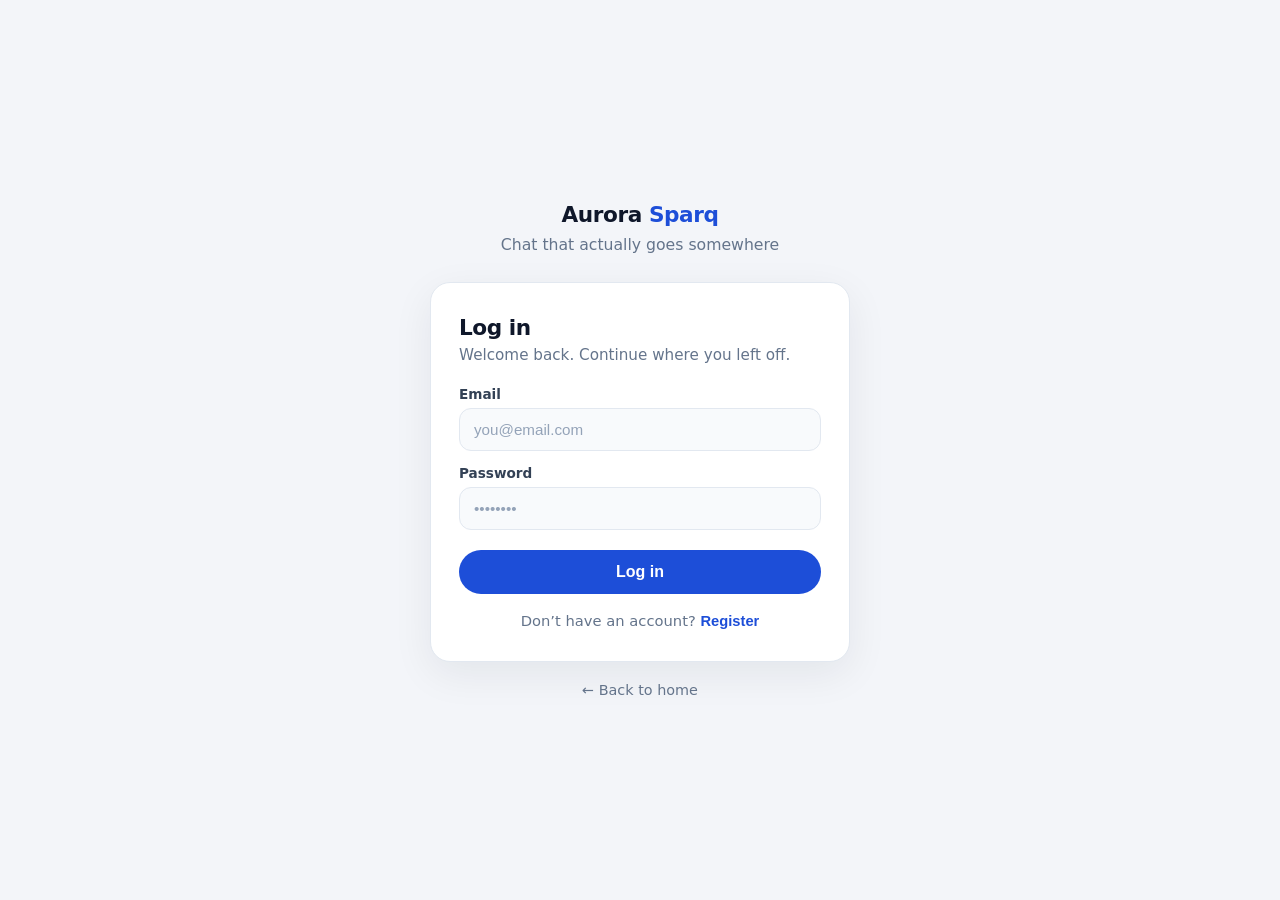
==== static/chat.html @ 9041ec42 "Update pricing details in chat.html" ====
<!DOCTYPE html>
<html lang="en">
<head>
    <meta charset="UTF-8" />
    <meta name="viewport" content="width=device-width, initial-scale=1.0" />
    <title>Aurora Sparq • Isabella</title>

    <link rel="stylesheet" href="/static/css/shared.css">
    <link rel="stylesheet" href="/static/css/chat.css">

    <script src="/static/js/payments.js" defer></script>
    <script src="/static/js/auth.js?v=2" defer></script>
</head>
<body>
    <!-- Auth Screen -->
    <div id="auth-screen">
        <div class="auth-brand">
            <a href="/">Aurora <span>Sparq</span></a>
            <p>Chat that actually goes somewhere</p>
        </div>
        <div class="auth-card">
            <div id="auth-error" class="auth-error"></div>

            <div id="login-form">
                <h2>Log in</h2>
                <p class="auth-sub">Welcome back. Continue where you left off.</p>
                <label for="login-email">Email</label>
                <input id="login-email" type="email" autocomplete="email" placeholder="you@email.com" />
                <label for="login-password">Password</label>
                <input id="login-password" type="password" autocomplete="current-password" placeholder="••••••••" />
                <button type="button" class="btn-auth" onclick="login()">Log in</button>
                <div class="auth-switch">
                    Don’t have an account?
                    <button type="button" onclick="showRegister()">Register</button>
                </div>
            </div>

            <div id="register-form" style="display:none;">
                <h2>Create account</h2>
                <p class="auth-sub">Register to start chatting.</p>
                <label for="reg-name">Name</label>
                <input id="reg-name" type="text" autocomplete="name" placeholder="Your name" />
                <label for="reg-email">Email</label>
                <input id="reg-email" type="email" autocomplete="email" placeholder="you@email.com" />
                <label for="reg-password">Password</label>
                <input id="reg-password" type="password" autocomplete="new-password" placeholder="••••••••" />
                <button type="button" class="btn-auth" onclick="register()">Create account</button>
                <div class="auth-switch">
                    Already have an account?
                    <button type="button" onclick="showLogin()">Log in</button>
                </div>
            </div>
        </div>
        <a class="auth-back" href="/">← Back to home</a>
    </div>

    <!-- Post-register Premium offer -->
    <div id="post-register-offer" class="offer-screen" style="display:none;">
        <div class="offer-brand">
            <a href="/">Aurora <span>Sparq</span></a>
            <p>Chat that actually goes somewhere</p>
        </div>
        <div class="offer-card">
            <h2>Welcome, <span id="offer-name">there</span>!</h2>
            <p class="offer-sub">Want the full experience with Isabella?</p>
            <div class="offer-box">
                <div class="offer-box-title">Premium includes</div>
                <ul>
                    <li>Unlimited messages</li>
                    <li>Voice notes</li>
                    <li>Stronger memory &amp; longer conversations</li>
                    <li>Priority access as more people join</li>
                </ul>
            </div>
            <button type="button" class="btn-offer-primary" onclick="upgradePlan('premium_monthly')">
                Upgrade to Premium — $4.99/mo
            </button>
            <button type="button" class="btn-offer-secondary" onclick="continueWithFree()">
                No thanks, continue with Free
            </button>
        </div>
        <a class="auth-back" href="/">← Back to home</a>
    </div>

    <!-- Account created -->
    <div id="account-created" class="offer-screen" style="display:none;">
        <div class="offer-brand">
            <a href="/">Aurora <span>Sparq</span></a>
            <p>Chat that actually goes somewhere</p>
        </div>
        <div class="offer-card" style="text-align:center;">
            <div class="success-icon" aria-hidden="true">✓</div>
            <h2 style="margin-top:8px;">Account created</h2>
            <p class="offer-sub" style="margin-bottom:24px;">
                You’re all set<span id="created-name-suffix"></span>.
            </p>
            <button type="button" class="btn-offer-primary" onclick="goToChatAfterRegister()">
                Start chatting
            </button>
        </div>
        <a class="auth-back" href="/">← Back to home</a>
    </div>

    <!-- Chat Screen -->
    <div id="chat-wrapper">
        <div class="header">
            <div class="avatar"></div>
            <div class="header-info">
                <div class="header-name">Isabella</div>
                <div class="header-status"><span class="status-dot"></span> Online · Queens, NY</div>
            </div>
            <div class="header-actions">
                <div id="user-info"></div>
                <div id="usage-counter"></div>
                <div id="subscription-status" style="display:none;" onclick="showPricingModal()">
                    <span id="current-tier"></span>
                </div>
                <button id="upgrade-btn" class="btn-upgrade" onclick="showPricingModal()">Upgrade</button>
                <a href="/" id="home-btn" class="btn-home">Home</a>
            </div>
        </div>

        <div id="messages"></div>

        <div id="typing-container" style="display:none;">
            <div class="typing-indicator">
                <div class="typing-dot"></div>
                <div class="typing-dot"></div>
                <div class="typing-dot"></div>
                <span>Isabella is typing...</span>
            </div>
        </div>

        <div class="input-area">
            <input id="user-input" placeholder="Message Isabella..." autocomplete="off" />
            <button id="send-btn">➤</button>
        </div>
    </div>

    <!-- Pricing Modal -->
    <div id="pricing-modal">
        <div class="pricing-card">
            <h2>Choose your plan</h2>
            <p class="pricing-sub">Unlock the full conversation with Isabella.</p>
            <div class="pricing-plan">
                <div class="pricing-plan-name">Premium</div>
                <div class="pricing-plan-price">$4.99<span>/mo</span></div>
                <ul>
                    <li>Unlimited messages</li>
                    <li>Voice notes</li>
                    <li>Stronger memory</li>
                    <li>Better long conversations</li>
                </ul>
                <button type="button" class="btn-offer-primary" onclick="upgradePlan('premium_monthly')">
                    Upgrade to Premium
                </button>
            </div>
            <button type="button" class="btn-offer-secondary" onclick="hidePricingModal()">
                Maybe later
            </button>
        </div>
    </div>

    <!-- Daily free-limit upgrade modal -->
    <div id="limit-modal" class="limit-modal" style="display:none;" aria-hidden="true">
      <div class="limit-modal-backdrop" onclick="hideLimitModal()"></div>
      <div class="limit-modal-card" role="dialog" aria-labelledby="limit-title">
        <button type="button" class="limit-modal-close" onclick="hideLimitModal()" aria-label="Close">×</button>
    
        <div class="limit-modal-emoji">💬</div>
        <h2 id="limit-title">You’ve used today’s free messages</h2>
        <p class="limit-modal-sub">
          Isabella’s free plan includes <strong>5 messages per day</strong>.
          Upgrade to keep the conversation going now — or come back tomorrow.
        </p>
    
        <div class="limit-perks">
          <div class="limit-perks-title">Premium unlocks</div>
          <ul>
            <li>Unlimited messages</li>
            <li>Voice notes from Isabella</li>
            <li>Stronger memory &amp; longer conversations</li>
            <li>Deeper, more open replies</li>
          </ul>
        </div>
    
        <button type="button" class="limit-btn-primary" onclick="upgradeFromLimitModal()">
          Upgrade to Premium — $4.99/mo
        </button>
        <button type="button" class="limit-btn-secondary" onclick="hideLimitModal()">
          Wait until tomorrow
        </button>
      </div>
    </div>

    <script>
        let token = localStorage.getItem('token');
        let currentUser = null;
        let convoId = null;

        window.token = token;
        window.currentUser = currentUser;

        const messagesContainer = document.getElementById('messages');
        const typingContainer = document.getElementById('typing-container');
        const input = document.getElementById('user-input');
        const sendBtn = document.getElementById('send-btn');
        const authScreen = document.getElementById('auth-screen');
        const chatWrapper = document.getElementById('chat-wrapper');
        const userInfo = document.getElementById('user-info');

        let pendingMessages = [];
        let debounceTimer = null;
        let readingTimer = null;
        let isProcessingQueue = false;
        let phase = 'idle'; // idle | waiting | reading | processing
        let dailyLimitReached = false;

        const READING_DELAY_MS = 5000;
        const TYPING_DELAY_MS = 1800;
        const BETWEEN_BUBBLES_MS = 1200;
        const USER_DONE_MS = 1800;
        const BETWEEN_VOICE_MS = 600;

        function getToken() {
            return localStorage.getItem('token') || window.token || token || '';
        }

        function getCurrentUser() {
            if (currentUser && currentUser.id) return currentUser;
            if (window.currentUser && window.currentUser.id) return window.currentUser;
            try {
                return JSON.parse(localStorage.getItem('user') || '{}');
            } catch {
                return {};
            }
        }

        // ==================== AVAILABILITY ====================
        function isIsabellaAvailable() {
            return true;
        }

        function updateAvailability() {
            const offlineMessage = document.getElementById('offline-message');
            if (offlineMessage) offlineMessage.style.display = 'none';
            if (chatWrapper) chatWrapper.style.opacity = '1';

            const user = getCurrentUser();
            const tier = (user.subscription_tier || 'free').toLowerCase();
            const blocked = dailyLimitReached && tier !== 'premium';

            if (input) input.disabled = blocked;
            if (sendBtn) sendBtn.disabled = blocked;
        }

        function setChatLocked(locked) {
            dailyLimitReached = locked;
            if (input) input.disabled = locked;
            if (sendBtn) sendBtn.disabled = locked;
        }

        // ==================== AUTH HELPERS ====================
        async function authFetch(url, options = {}) {
            const authToken = getToken();
            const res = await fetch(url, {
                ...options,
                headers: {
                    ...(options.headers || {}),
                    'Authorization': `Bearer ${authToken}`
                }
            });

            if (res.status === 401) {
                localStorage.removeItem('token');
                localStorage.removeItem('user');
                localStorage.removeItem('convo_id');
                window.token = null;
                window.currentUser = null;
                token = null;
                currentUser = null;
                alert('Your session has expired. Please log in again.');
                window.location.reload();
                return null;
            }
            return res;
        }

        async function refreshUserData() {
            const authToken = getToken();
            if (!authToken) return;

            try {
                const res = await authFetch('/auth/me');
                if (!res) return;

                const freshUser = await res.json();
                currentUser = freshUser;
                window.currentUser = freshUser;
                localStorage.setItem('user', JSON.stringify(freshUser));

                if (freshUser && freshUser.id) {
                    convoId = `user_${freshUser.id}`;
                    localStorage.setItem('convo_id', convoId);
                }

                if (userInfo) {
                    userInfo.textContent = `Hi, ${freshUser.full_name || freshUser.email || 'User'}`;
                }

                const tier = (freshUser.subscription_tier || 'free').toLowerCase();
                if (tier === 'premium') {
                    setChatLocked(false);
                    hideLimitModal();
                }

                updateSubscriptionDisplay();
                await updateUsageCounter();
                console.log('✅ User data refreshed - Tier:', freshUser.subscription_tier);
            } catch (e) {
                console.error('Failed to refresh user data', e);
            }
        }

        function logout() {
            localStorage.removeItem('token');
            localStorage.removeItem('user');
            localStorage.removeItem('convo_id');
            window.token = null;
            window.currentUser = null;
            window.location.reload();
        }

        // ==================== CHAT CORE ====================
        function parseVoiceContent(content) {
            if (!content || !content.startsWith('[voice_note]|')) return null;
            const parts = content.split('|');
            if (parts.length < 2) return null;
            return {
                url: parts[1].trim(),
                label: (parts[2] || 'Voice note').trim()
            };
        }

        async function loadUserHistory() {
            const authToken = getToken();
            const user = getCurrentUser();
            if (!authToken || !user || !user.id) return;

            currentUser = user;
            window.currentUser = user;
            convoId = `user_${user.id}`;
            localStorage.setItem('convo_id', convoId);

            try {
                const res = await authFetch('/api/history');
                if (!res) return;

                const data = await res.json();
                messagesContainer.innerHTML = '';

                if (data.messages && data.messages.length > 0) {
                    data.messages.forEach(m => {
                        const content = (m.content || '').trim();
                        if (!content) return;

                        const voice = parseVoiceContent(content);
                        if (voice && m.role === 'assistant') {
                            addVoiceMessageOnly(voice.url, voice.label);
                            return;
                        }

                        if (m.role === 'assistant' && content.toLowerCase().startsWith('[voice note]')) {
                            return;
                        }

                        const type = m.role === 'user' ? 'sent' : 'received';
                        addMessage(content, type);
                    });
                }
                scrollToBottom();
            } catch (e) {
                console.error('Failed to load history', e);
            }
        }

        function addMessage(text, type) {
            const content = (text || '').trim();
            if (!content) return;
            const div = document.createElement('div');
            div.className = `message ${type}`;
            div.textContent = content;
            messagesContainer.appendChild(div);
            scrollToBottom();
        }

        function scrollToBottom() {
            messagesContainer.scrollTop = messagesContainer.scrollHeight;
        }

        function showTyping() {
            typingContainer.innerHTML = `
                <div class="typing-indicator">
                    <div class="typing-dot"></div>
                    <div class="typing-dot"></div>
                    <div class="typing-dot"></div>
                    <span>Isabella is typing...</span>
                </div>
            `;
            typingContainer.style.display = 'block';
            scrollToBottom();
        }

        function hideTyping() {
            typingContainer.style.display = 'none';
            typingContainer.innerHTML = '';
        }

        function sleep(ms) {
            return new Promise(resolve => setTimeout(resolve, ms));
        }

        function addVoiceMessageOnly(voiceUrl, label = 'Voice note') {
            if (!voiceUrl) return;

            const div = document.createElement('div');
            div.className = 'message received voice-card';

            const audio = new Audio(voiceUrl);
            audio.preload = 'metadata';
            let playing = false;

            div.innerHTML = `
                <div class="voice-top">
                    <span class="voice-icon">🎙️</span>
                    <span class="voice-label">${label}</span>
                    <span class="voice-time">0:00</span>
                </div>
                <div class="voice-row">
                    <button type="button" class="voice-play" aria-label="Play">▶</button>
                    <div class="voice-track"><div class="voice-fill"></div></div>
                </div>
            `;

            const playBtn = div.querySelector('.voice-play');
            const fill = div.querySelector('.voice-fill');
            const timeEl = div.querySelector('.voice-time');

            function fmt(s) {
                if (!isFinite(s)) return '0:00';
                const m = Math.floor(s / 60);
                const sec = Math.floor(s % 60);
                return m + ':' + String(sec).padStart(2, '0');
            }

            playBtn.addEventListener('click', () => {
                if (playing) {
                    audio.pause();
                } else {
                    document.querySelectorAll('.voice-card audio').forEach(a => {
                        if (a !== audio) a.pause();
                    });
                    audio.play().catch(() => {});
                }
            });

            audio.addEventListener('play', () => {
                playing = true;
                playBtn.textContent = '❚❚';
            });
            audio.addEventListener('pause', () => {
                playing = false;
                playBtn.textContent = '▶';
            });
            audio.addEventListener('ended', () => {
                playing = false;
                playBtn.textContent = '▶';
                fill.style.width = '0%';
            });
            audio.addEventListener('timeupdate', () => {
                if (audio.duration) {
                    fill.style.width = (100 * audio.currentTime / audio.duration) + '%';
                    timeEl.textContent = fmt(audio.currentTime);
                }
            });
            audio.addEventListener('loadedmetadata', () => {
                timeEl.textContent = fmt(audio.duration);
            });

            audio.style.display = 'none';
            div.appendChild(audio);
            messagesContainer.appendChild(div);
            scrollToBottom();
        }

        function getVoiceUrlsFromResponse(data) {
            if (!data) return [];
            if (Array.isArray(data.voice_notes) && data.voice_notes.length > 0) {
                return data.voice_notes.filter(Boolean);
            }
            if (data.voice_message && data.voice_message.voice_url) {
                return [data.voice_message.voice_url];
            }
            if (data.voice_url) {
                return [data.voice_url];
            }
            return [];
        }

        async function playVoiceNotes(urls) {
            for (let i = 0; i < urls.length; i++) {
                if (i > 0) await sleep(BETWEEN_VOICE_MS);
                addVoiceMessageOnly(urls[i]);
            }
        }

        // ==================== LIMIT MODAL ====================
        function showLimitModal() {
            const modal = document.getElementById('limit-modal');
            if (!modal) return;
            modal.style.display = 'flex';
            modal.setAttribute('aria-hidden', 'false');
        }

        function hideLimitModal() {
            const modal = document.getElementById('limit-modal');
            if (!modal) return;
            modal.style.display = 'none';
            modal.setAttribute('aria-hidden', 'true');
        }

        function upgradeFromLimitModal() {
            hideLimitModal();
            if (typeof upgradePlan === 'function') {
                upgradePlan('premium_monthly');
            } else if (typeof showPricingModal === 'function') {
                showPricingModal();
            }
        }

        function isLimitResponse(data) {
            if (!data) return false;
            if (data.limit_reached === true) return true;
            const replies = data.replies || [];
            const text = replies.join(' ').toLowerCase();
            return text.includes('daily free') ||
                   text.includes('message limit') ||
                   text.includes('free limit') ||
                   text.includes("today's free");
        }

        // ==================== MESSAGE QUEUE ====================
        function cancelReading() {
            if (readingTimer) {
                clearTimeout(readingTimer);
                readingTimer = null;
            }
            if (phase === 'reading') phase = 'waiting';
        }

        function sendMessage() {
            const user = getCurrentUser();
            const tier = (user.subscription_tier || 'free').toLowerCase();

            if (dailyLimitReached && tier !== 'premium') {
                showLimitModal();
                return;
            }

            const msg = input.value.trim();
            if (!msg) return;
            if (phase === 'processing') return;

            cancelReading();
            addMessage(msg, 'sent');
            input.value = '';
            pendingMessages.push(msg);
            phase = 'waiting';

            if (debounceTimer) clearTimeout(debounceTimer);
            debounceTimer = setTimeout(() => startReadingPhase(), USER_DONE_MS);
        }

        function startReadingPhase() {
            if (pendingMessages.length === 0) {
                phase = 'idle';
                return;
            }
            if (phase === 'processing') return;

            phase = 'reading';
            readingTimer = setTimeout(() => {
                readingTimer = null;
                if (phase === 'reading' && pendingMessages.length > 0) {
                    processMessageQueue();
                }
            }, READING_DELAY_MS);
        }

        async function processMessageQueue() {
            if (isProcessingQueue || pendingMessages.length === 0) return;

            isProcessingQueue = true;
            phase = 'processing';

            const messagesToSend = [...pendingMessages];
            pendingMessages = [];
            const combinedMessage = messagesToSend.join('\n');

            const authToken = getToken();
            const user = getCurrentUser();
            if (!convoId && user && user.id) {
                convoId = `user_${user.id}`;
            }

            showTyping();
            await sleep(TYPING_DELAY_MS);

            try {
                const res = await fetch('/api/reply', {
                    method: 'POST',
                    headers: {
                        'Content-Type': 'application/json',
                        'Authorization': `Bearer ${authToken}`
                    },
                    body: JSON.stringify({
                        convo_id: convoId,
                        message: combinedMessage
                    })
                });

                const data = await res.json();
                hideTyping();

                if (data.replies && Array.isArray(data.replies)) {
                    const cleanReplies = data.replies
                        .map(b => (b || '').trim())
                        .filter(b => b.length > 0);

                    for (let i = 0; i < cleanReplies.length; i++) {
                        if (i > 0) {
                            showTyping();
                            await sleep(BETWEEN_BUBBLES_MS);
                            hideTyping();
                        }
                        addMessage(cleanReplies[i], 'received');
                    }
                }

                const voiceUrls = getVoiceUrlsFromResponse(data);
                if (voiceUrls.length > 0) {
                    await playVoiceNotes(voiceUrls);
                }

                if (isLimitResponse(data)) {
                    setChatLocked(true);
                    await updateUsageCounter();
                    await sleep(600);
                    showLimitModal();
                }
            } catch (err) {
                console.error('Send error:', err);
                hideTyping();
            } finally {
                isProcessingQueue = false;
                phase = 'idle';
                await updateUsageCounter();

                if (pendingMessages.length > 0 && !dailyLimitReached) {
                    phase = 'waiting';
                    if (debounceTimer) clearTimeout(debounceTimer);
                    debounceTimer = setTimeout(() => startReadingPhase(), USER_DONE_MS);
                }
            }
        }

        // ==================== USAGE / TIER ====================
        function updateSubscriptionDisplay() {
            const user = getCurrentUser();
            if (!user) return;

            currentUser = user;
            window.currentUser = user;

            const statusEl = document.getElementById('subscription-status');
            const tierEl = document.getElementById('current-tier');
            const upgradeBtn =
                document.getElementById('upgrade-btn') ||
                document.querySelector('.btn-upgrade');

            const tier = (user.subscription_tier || 'free').toLowerCase();

            if (tier === 'premium') {
                if (tierEl) tierEl.textContent = 'PREMIUM PLAN';
                if (statusEl) statusEl.style.display = 'block';
                if (upgradeBtn) upgradeBtn.style.display = 'none';
                setChatLocked(false);
            } else {
                if (statusEl) statusEl.style.display = 'none';
                if (upgradeBtn) upgradeBtn.style.display = '';
            }
        }

        async function updateUsageCounter() {
            const counterEl = document.getElementById('usage-counter');
            const user = getCurrentUser();
            const authToken = getToken();
            if (!counterEl || !user || !authToken) return;

            try {
                const res = await authFetch('/api/usage');
                if (!res) return;
                if (!res.ok) {
                    counterEl.innerHTML = '—';
                    return;
                }

                const data = await res.json();
                const tier = (user.subscription_tier || 'free').toLowerCase();

                if (tier === 'premium') {
                    counterEl.innerHTML = 'Unlimited ✨';
                    counterEl.style.background = 'rgba(0, 200, 100, 0.15)';
                    counterEl.style.border = '1px solid #00c864';
                    setChatLocked(false);
                } else {
                    const remaining = Math.max(0, 10 - (data.daily_count || 0));
                    counterEl.innerHTML = `${remaining} / 10 today`;

                    if (remaining < 5) {
                        counterEl.style.background = 'rgba(255, 100, 100, 0.2)';
                        counterEl.style.border = '1px solid #ff6464';
                    } else {
                        counterEl.style.background = 'rgba(195,0,255,0.15)';
                        counterEl.style.border = '1px solid var(--accent)';
                    }

                    if (remaining <= 0) {
                        setChatLocked(true);
                    }
                }
            } catch (e) {
                counterEl.innerHTML = '—';
            }
        }

        // ==================== INIT ====================
        window.addEventListener('load', () => {
            token = getToken();
            window.token = token;

            if (token) {
                currentUser = getCurrentUser();
                window.currentUser = currentUser;

                if (authScreen) authScreen.style.display = 'none';
                if (chatWrapper) {
                    chatWrapper.classList.add('visible');
                    chatWrapper.style.display = 'flex';
                }

                if (userInfo) {
                    userInfo.textContent = `Hi, ${currentUser.full_name || currentUser.email || 'User'}`;
                }

                if (currentUser && currentUser.id) {
                    convoId = `user_${currentUser.id}`;
                    localStorage.setItem('convo_id', convoId);
                }

                const params = new URLSearchParams(window.location.search);
                const fromUpgrade =
                    params.get('upgraded') === '1' ||
                    params.get('success') === 'true' ||
                    params.has('session_id');

                updateSubscriptionDisplay();
                updateUsageCounter();
                loadUserHistory();

                refreshUserData().then(() => {
                    if (fromUpgrade) {
                        setChatLocked(false);
                        hideLimitModal();
                        updateSubscriptionDisplay();
                        updateUsageCounter();
                    }
                }).catch(() => {});

                if (fromUpgrade) {
                    window.history.replaceState({}, '', '/chat');
                }
            }

            updateAvailability();
        });

        // ==================== EVENTS ====================
        if (input) {
            input.addEventListener('keypress', function (e) {
                if (e.key === 'Enter') {
                    e.preventDefault();
                    sendMessage();
                }
            });
            input.addEventListener('input', function () {
                if (phase === 'reading') {
                    cancelReading();
                    phase = 'waiting';
                }
            });
        }

        if (sendBtn) {
            sendBtn.addEventListener('click', sendMessage);
        }
    </script>
</body>
</html>
---- static/css/shared.css ----
/* static/css/shared.css — auth, offer, pricing, shared tokens */

:root {
  --auth-bg: #f3f5f9;
  --auth-surface: #ffffff;
  --auth-text: #0f172a;
  --auth-muted: #64748b;
  --auth-border: #e2e8f0;
  --auth-blue: #1d4ed8;
  --auth-blue-dark: #1e3a8a;
  --auth-shadow: 0 12px 40px rgba(15, 23, 42, 0.07);
  --font: ui-sans-serif, system-ui, -apple-system, "Segoe UI", Roboto, Helvetica, Arial, sans-serif;
}

/* ===== AUTH ===== */
#auth-screen {
  flex: 1;
  display: flex;
  flex-direction: column;
  justify-content: center;
  align-items: center;
  padding: 24px 16px;
  min-height: 0;
  background: var(--auth-bg);
  color: var(--auth-text);
  font-family: var(--font);
}
#auth-screen.hidden {
  display: none !important;
}

.auth-brand {
  text-align: center;
  margin-bottom: 28px;
}
.auth-brand a {
  font-weight: 700;
  font-size: 1.35rem;
  letter-spacing: -0.02em;
  color: var(--auth-text);
  text-decoration: none;
}
.auth-brand a span { color: var(--auth-blue); }
.auth-brand p {
  margin-top: 8px;
  color: var(--auth-muted);
  font-size: 0.98rem;
}

.auth-card {
  width: 100%;
  max-width: 420px;
  background: var(--auth-surface);
  border: 1px solid var(--auth-border);
  border-radius: 20px;
  padding: 32px 28px;
  box-shadow: var(--auth-shadow);
}
.auth-card h2 {
  font-size: 1.35rem;
  letter-spacing: -0.02em;
  color: var(--auth-text);
  margin-bottom: 6px;
  text-align: left;
}
.auth-card .auth-sub {
  color: var(--auth-muted);
  font-size: 0.95rem;
  margin-bottom: 22px;
}
.auth-card label {
  display: block;
  font-size: 0.85rem;
  font-weight: 600;
  color: #334155;
  margin-bottom: 6px;
}
.auth-card input {
  width: 100%;
  margin: 0 0 14px;
  padding: 12px 14px;
  border-radius: 12px;
  border: 1px solid var(--auth-border);
  background: #f8fafc;
  color: var(--auth-text);
  outline: none;
  font-size: 0.95rem;
  transition: border-color 0.15s, box-shadow 0.15s;
}
.auth-card input:focus {
  border-color: var(--auth-blue);
  box-shadow: 0 0 0 3px rgba(29, 78, 216, 0.15);
  background: #fff;
}
.auth-card input::placeholder { color: #94a3b8; }
.auth-card input:-webkit-autofill,
.auth-card input:-webkit-autofill:hover,
.auth-card input:-webkit-autofill:focus {
  -webkit-text-fill-color: var(--auth-text);
  -webkit-box-shadow: 0 0 0px 1000px #f8fafc inset;
  transition: background-color 9999s ease-in-out 0s;
}

.auth-card .btn-auth,
.auth-card button.btn-auth,
.auth-card .btn-primary {
  width: 100%;
  margin-top: 6px;
  padding: 13px 18px;
  border: none;
  border-radius: 999px;
  background: var(--auth-blue);
  color: #fff;
  font-weight: 600;
  font-size: 1rem;
  cursor: pointer;
  transition: background 0.15s, transform 0.15s;
}
.auth-card .btn-auth:hover,
.auth-card .btn-primary:hover {
  background: var(--auth-blue-dark);
  transform: translateY(-1px);
}

.auth-switch {
  text-align: center;
  margin-top: 18px;
  font-size: 0.92rem;
  color: var(--auth-muted);
}
.auth-switch button {
  background: none;
  border: none;
  color: var(--auth-blue);
  font-weight: 600;
  cursor: pointer;
  font-size: inherit;
  padding: 0;
}
.auth-switch button:hover { text-decoration: underline; }

.auth-error {
  background: #fef2f2;
  color: #b91c1c;
  border: 1px solid #fecaca;
  border-radius: 10px;
  padding: 10px 12px;
  font-size: 0.9rem;
  margin-bottom: 14px;
  display: none;
}

.auth-back {
  display: inline-block;
  margin-top: 20px;
  color: var(--auth-muted);
  font-size: 0.9rem;
  text-decoration: none;
}
.auth-back:hover { color: var(--auth-text); }

/* ===== Offer / Account created ===== */
.offer-screen {
  flex: 1;
  display: flex;
  flex-direction: column;
  align-items: center;
  justify-content: center;
  padding: 24px 16px;
  min-height: 0;
  background: #f3f5f9;
  color: #0f172a;
  font-family: var(--font);
}
.offer-brand {
  text-align: center;
  margin-bottom: 24px;
}
.offer-brand a {
  font-weight: 700;
  font-size: 1.35rem;
  letter-spacing: -0.02em;
  color: #0f172a;
  text-decoration: none;
}
.offer-brand a span { color: #1d4ed8; }
.offer-brand p {
  margin-top: 8px;
  color: #64748b;
  font-size: 0.98rem;
}
.offer-card {
  width: 100%;
  max-width: 420px;
  background: #fff;
  border: 1px solid #e2e8f0;
  border-radius: 20px;
  padding: 32px 28px;
  box-shadow: 0 12px 40px rgba(15, 23, 42, 0.07);
}
.offer-card h2 {
  font-size: 1.5rem;
  letter-spacing: -0.02em;
  margin-bottom: 8px;
  color: #0f172a;
}
.offer-sub {
  color: #64748b;
  margin-bottom: 20px;
  font-size: 1rem;
}
.offer-box {
  background: #eff6ff;
  border: 1px solid #bfdbfe;
  border-radius: 16px;
  padding: 18px 18px 14px;
  margin-bottom: 22px;
}
.offer-box-title {
  font-weight: 700;
  color: #1e3a8a;
  margin-bottom: 10px;
  font-size: 0.95rem;
}
.offer-box ul {
  list-style: none;
  padding: 0;
  margin: 0;
}
.offer-box li {
  position: relative;
  padding-left: 18px;
  margin-bottom: 8px;
  color: #334155;
  font-size: 0.95rem;
}
.offer-box li::before {
  content: "";
  position: absolute;
  left: 0;
  top: 0.55em;
  width: 7px;
  height: 7px;
  border-radius: 50%;
  background: #1d4ed8;
}
.btn-offer-primary {
  width: 100%;
  border: none;
  border-radius: 999px;
  padding: 15px 18px;
  background: #1d4ed8;
  color: #fff;
  font-weight: 650;
  font-size: 1rem;
  cursor: pointer;
  margin-bottom: 12px;
  box-shadow: 0 8px 24px rgba(29, 78, 216, 0.25);
}
.btn-offer-primary:hover { background: #1e3a8a; }
.btn-offer-secondary {
  width: 100%;
  border: 1px solid #e2e8f0;
  border-radius: 999px;
  padding: 13px 18px;
  background: #fff;
  color: #64748b;
  font-weight: 600;
  font-size: 0.95rem;
  cursor: pointer;
}
.btn-offer-secondary:hover {
  border-color: #cbd5e1;
  color: #0f172a;
}
.success-icon {
  width: 56px;
  height: 56px;
  margin: 0 auto 12px;
  border-radius: 14px;
  background: #16a34a;
  color: #fff;
  display: flex;
  align-items: center;
  justify-content: center;
  font-size: 1.6rem;
  font-weight: 700;
  box-shadow: 0 8px 24px rgba(22, 163, 74, 0.25);
}

/* ===== Pricing modal ===== */
#pricing-modal {
  position: fixed;
  inset: 0;
  background: rgba(15, 23, 42, 0.45);
  backdrop-filter: blur(6px);
  z-index: 9999;
  display: none;
  align-items: center;
  justify-content: center;
  padding: 16px;
}
.pricing-card {
  width: 100%;
  max-width: 400px;
  background: #fff;
  border: 1px solid #e2e8f0;
  border-radius: 20px;
  padding: 32px 28px;
  box-shadow: 0 16px 50px rgba(15, 23, 42, 0.18);
  text-align: left;
  color: #0f172a;
}
.pricing-card h2 {
  font-size: 1.35rem;
  letter-spacing: -0.02em;
  margin-bottom: 6px;
}
.pricing-sub {
  color: #64748b;
  margin-bottom: 20px;
  font-size: 0.95rem;
}
.pricing-plan {
  background: #eff6ff;
  border: 1px solid #bfdbfe;
  border-radius: 16px;
  padding: 18px;
  margin-bottom: 14px;
}
.pricing-plan-name {
  font-weight: 700;
  color: #1e3a8a;
  font-size: 0.9rem;
  text-transform: uppercase;
  letter-spacing: 0.04em;
}
.pricing-plan-price {
  font-size: 1.75rem;
  font-weight: 750;
  letter-spacing: -0.03em;
  margin: 6px 0 12px;
  color: #0f172a;
}
.pricing-plan-price span {
  font-size: 0.95rem;
  font-weight: 600;
  color: #64748b;
}
.pricing-plan ul {
  list-style: none;
  padding: 0;
  margin: 0 0 16px;
}
.pricing-plan li {
  padding-left: 18px;
  position: relative;
  margin-bottom: 7px;
  color: #334155;
  font-size: 0.95rem;
}
.pricing-plan li::before {
  content: "";
  position: absolute;
  left: 0;
  top: 0.55em;
  width: 7px;
  height: 7px;
  border-radius: 50%;
  background: #1d4ed8;
}
---- static/css/chat.css ----
/* static/css/chat.css — chat UI only */

:root {
  --bg: #07010f;
  --bg-bubble-her: rgba(42, 24, 72, 0.92);
  --bg-bubble-him: linear-gradient(135deg, #c300ff 0%, #ff0099 100%);
  --accent: #c300ff;
  --accent2: #ff0099;
  --text: #f6edff;
  --text-muted: rgba(246, 237, 255, 0.62);
  --border: rgba(195, 0, 255, 0.22);
  --shadow: 0 10px 40px rgba(0, 0, 0, 0.35);
  --radius: 16px;
  --font: ui-sans-serif, system-ui, -apple-system, "Segoe UI", Roboto, Helvetica, Arial, sans-serif;
}

* { margin: 0; padding: 0; box-sizing: border-box; }

body {
  background:
    radial-gradient(1200px 600px at 10% -10%, rgba(195, 0, 255, 0.18), transparent 55%),
    radial-gradient(900px 500px at 100% 0%, rgba(255, 0, 153, 0.12), transparent 50%),
    radial-gradient(800px 700px at 50% 120%, rgba(80, 20, 140, 0.25), transparent 55%),
    var(--bg);
  color: var(--text);
  font-family: var(--font);
  height: 100vh;
  overflow: hidden;
  display: flex;
  flex-direction: column;
  -webkit-font-smoothing: antialiased;
}

#chat-wrapper {
  display: none;
  flex: 1;
  flex-direction: column;
  min-height: 0;
  width: 100%;
}
#chat-wrapper.visible {
  display: flex !important;
}

.header {
  padding: 12px 16px;
  background: rgba(12, 4, 24, 0.78);
  backdrop-filter: blur(16px);
  -webkit-backdrop-filter: blur(16px);
  display: flex;
  align-items: center;
  gap: 12px;
  border-bottom: 1px solid var(--border);
  flex-shrink: 0;
  box-shadow: 0 4px 24px rgba(0, 0, 0, 0.25);
  z-index: 20;
}
.avatar {
  width: 46px;
  height: 46px;
  border-radius: 50%;
  background: url('/static/images/isabella.png') center/cover;
  border: 2px solid rgba(195, 0, 255, 0.7);
  box-shadow: 0 0 0 3px rgba(195, 0, 255, 0.12), 0 0 20px rgba(195, 0, 255, 0.25);
  flex-shrink: 0;
}
.header-info {
  display: flex;
  flex-direction: column;
  gap: 2px;
  min-width: 0;
  flex: 1;
}
.header-name {
  font-size: 1.08rem;
  font-weight: 650;
  color: var(--text);
  line-height: 1.15;
}
.header-status {
  font-size: 0.75rem;
  color: rgba(246, 237, 255, 0.55);
  display: flex;
  align-items: center;
  gap: 6px;
}
.status-dot {
  width: 7px;
  height: 7px;
  border-radius: 50%;
  background: #39ffb0;
  box-shadow: 0 0 8px rgba(57, 255, 176, 0.7);
  flex-shrink: 0;
}
.header-actions {
  display: flex;
  align-items: center;
  gap: 8px;
  margin-left: auto;
  flex-shrink: 0;
  flex-wrap: wrap;
  justify-content: flex-end;
}
#user-info {
  font-size: 0.82rem;
  color: var(--text-muted);
}
#subscription-status, .tier-badge {
  font-size: 0.72rem;
  font-weight: 700;
  letter-spacing: 0.04em;
  text-transform: uppercase;
  padding: 6px 10px;
  border-radius: 999px;
  background: rgba(195, 0, 255, 0.15);
  border: 1px solid rgba(195, 0, 255, 0.45);
  color: #e8c6ff;
  white-space: nowrap;
  cursor: pointer;
}
#usage-counter {
  font-size: 0.78rem;
  padding: 6px 12px;
  border-radius: 999px;
  background: rgba(195, 0, 255, 0.12);
  border: 1px solid rgba(195, 0, 255, 0.35);
  color: #f8f0ff;
  white-space: nowrap;
}
.btn-upgrade {
  padding: 8px 14px;
  font-size: 0.85rem;
  font-weight: 650;
  background: linear-gradient(135deg, var(--accent), var(--accent2));
  border: none;
  border-radius: 999px;
  color: white;
  cursor: pointer;
  box-shadow: 0 4px 16px rgba(195, 0, 255, 0.35);
}
.btn-home {
  padding: 8px 14px;
  border-radius: 999px;
  border: 1px solid rgba(195, 0, 255, 0.35);
  color: #f8f0ff;
  text-decoration: none;
  font-size: 0.9rem;
  font-weight: 600;
  background: transparent;
  cursor: pointer;
}
.btn-home:hover {
  border-color: rgba(195, 0, 255, 0.65);
  background: rgba(195, 0, 255, 0.1);
}

#messages {
  flex: 1;
  overflow-y: auto;
  padding: 14px 16px 8px;
  display: flex;
  flex-direction: column;
  justify-content: flex-start;
  align-items: stretch;
  gap: 8px;
  width: 100%;
  min-height: 0;
  scroll-behavior: smooth;
}
#messages::-webkit-scrollbar { width: 6px; }
#messages::-webkit-scrollbar-thumb {
  background: rgba(195, 0, 255, 0.35);
  border-radius: 99px;
}

.message {
  max-width: min(78%, 520px);
  padding: 10px 14px;
  border-radius: var(--radius);
  line-height: 1.42;
  font-size: 0.94rem;
  word-wrap: break-word;
  animation: msgIn 0.2s ease;
  box-shadow: 0 4px 16px rgba(0, 0, 0, 0.18);
}
@keyframes msgIn {
  from { opacity: 0; transform: translateY(6px); }
  to { opacity: 1; transform: translateY(0); }
}
.message.received {
  align-self: flex-start;
  background: var(--bg-bubble-her);
  border: 1px solid rgba(195, 0, 255, 0.16);
  border-bottom-left-radius: 5px;
  color: var(--text);
}
.message.sent {
  align-self: flex-end;
  background: var(--bg-bubble-him);
  color: white;
  border-bottom-right-radius: 5px;
  box-shadow: 0 6px 20px rgba(195, 0, 255, 0.28);
}

.message.voice-only,
.message.voice-card {
  align-self: flex-start;
  min-width: 220px;
  max-width: 280px;
  background: linear-gradient(165deg, rgba(70, 30, 120, 0.95), rgba(28, 12, 55, 0.96));
  border: 1px solid rgba(195, 0, 255, 0.4);
  border-bottom-left-radius: 5px;
  padding: 12px 14px !important;
  box-shadow: 0 6px 20px rgba(80, 0, 140, 0.25);
}
.voice-top {
  display: flex;
  align-items: center;
  gap: 6px;
  margin-bottom: 10px;
  font-size: 0.78rem;
  color: #e0b8ff;
  font-weight: 600;
}
.voice-time {
  margin-left: auto;
  color: rgba(246, 237, 255, 0.5);
  font-variant-numeric: tabular-nums;
}
.voice-row { display: flex; align-items: center; gap: 10px; }
.voice-play {
  width: 34px;
  height: 34px;
  border-radius: 50%;
  border: none;
  cursor: pointer;
  background: linear-gradient(135deg, #c300ff, #ff0099);
  color: white;
  font-size: 0.7rem;
  display: flex;
  align-items: center;
  justify-content: center;
  flex-shrink: 0;
  box-shadow: 0 2px 12px rgba(195, 0, 255, 0.45);
}
.voice-track {
  flex: 1;
  height: 5px;
  border-radius: 99px;
  background: rgba(255, 255, 255, 0.12);
  overflow: hidden;
}
.voice-fill {
  height: 100%;
  width: 0%;
  border-radius: 99px;
  background: linear-gradient(90deg, #c300ff, #ff0099);
  transition: width 0.1s linear;
}
.message.voice-only audio,
.message.voice-card audio { display: none; }

#typing-container {
  padding: 4px 16px 8px;
  color: var(--text-muted);
  font-size: 0.85rem;
  min-height: 22px;
  width: 100%;
  flex-shrink: 0;
}
.typing-indicator { display: flex; align-items: center; gap: 8px; }
.typing-dot {
  width: 6px;
  height: 6px;
  border-radius: 50%;
  background: #c300ff;
  animation: blink 1.2s infinite ease-in-out;
}
.typing-dot:nth-child(2) { animation-delay: 0.15s; }
.typing-dot:nth-child(3) { animation-delay: 0.3s; }
@keyframes blink {
  0%, 80%, 100% { opacity: 0.25; transform: scale(0.9); }
  40% { opacity: 1; transform: scale(1); }
}

.input-area {
  flex-shrink: 0;
  padding: 12px 14px 16px;
  background: rgba(10, 3, 20, 0.78);
  backdrop-filter: blur(14px);
  -webkit-backdrop-filter: blur(14px);
  border-top: 1px solid var(--border);
  display: flex;
  gap: 10px;
  align-items: center;
  width: 100%;
}
#user-input {
  flex: 1;
  background: rgba(255, 255, 255, 0.05);
  border: 1px solid rgba(195, 0, 255, 0.22);
  color: var(--text);
  border-radius: 999px;
  padding: 13px 18px;
  font-size: 0.95rem;
  outline: none;
}
#user-input:focus {
  border-color: rgba(195, 0, 255, 0.65);
  box-shadow: 0 0 0 3px rgba(195, 0, 255, 0.14);
}
#user-input::placeholder { color: rgba(246, 237, 255, 0.35); }
#send-btn {
  width: 46px;
  height: 46px;
  border-radius: 50%;
  border: none;
  cursor: pointer;
  background: linear-gradient(135deg, var(--accent), var(--accent2));
  color: white;
  font-size: 1.05rem;
  display: flex;
  align-items: center;
  justify-content: center;
  box-shadow: 0 4px 18px rgba(195, 0, 255, 0.4);
  flex-shrink: 0;
}

#offline-message {
  text-align: center;
  padding: 16px;
  color: #ff9ccf;
  font-size: 0.9rem;
  display: none;
}

@media (max-width: 520px) {
  .message { max-width: 88%; font-size: 0.92rem; }
  .header { padding: 10px 12px; }
  #user-info { display: none; }
  .auth-card { padding: 26px 20px; }
}

.limit-modal {
  position: fixed;
  inset: 0;
  z-index: 9999;
  display: flex;
  align-items: center;
  justify-content: center;
  padding: 20px;
}

.limit-modal-backdrop {
  position: absolute;
  inset: 0;
  background: rgba(5, 0, 15, 0.72);
  backdrop-filter: blur(6px);
}

.limit-modal-card {
  position: relative;
  width: 100%;
  max-width: 400px;
  background: linear-gradient(165deg, #1a0a2e 0%, #12081f 100%);
  border: 1px solid rgba(195, 0, 255, 0.35);
  border-radius: 22px;
  padding: 28px 24px 22px;
  box-shadow: 0 20px 60px rgba(0, 0, 0, 0.45), 0 0 40px rgba(195, 0, 255, 0.12);
  text-align: center;
  color: #f8f0ff;
}

.limit-modal-close {
  position: absolute;
  top: 12px;
  right: 14px;
  background: transparent;
  border: none;
  color: rgba(248, 240, 255, 0.55);
  font-size: 1.5rem;
  line-height: 1;
  cursor: pointer;
}

.limit-modal-emoji {
  font-size: 2rem;
  margin-bottom: 8px;
}

.limit-modal-card h2 {
  font-size: 1.25rem;
  font-weight: 700;
  margin: 0 0 10px;
  letter-spacing: -0.02em;
}

.limit-modal-sub {
  font-size: 0.95rem;
  line-height: 1.5;
  color: rgba(248, 240, 255, 0.75);
  margin: 0 0 18px;
}

.limit-perks {
  text-align: left;
  background: rgba(195, 0, 255, 0.08);
  border: 1px solid rgba(195, 0, 255, 0.22);
  border-radius: 14px;
  padding: 14px 16px;
  margin-bottom: 18px;
}

.limit-perks-title {
  font-size: 0.8rem;
  font-weight: 600;
  text-transform: uppercase;
  letter-spacing: 0.04em;
  color: #c300ff;
  margin-bottom: 8px;
}

.limit-perks ul {
  margin: 0;
  padding-left: 1.1rem;
  color: rgba(248, 240, 255, 0.9);
  font-size: 0.92rem;
}

.limit-perks li {
  margin-bottom: 5px;
}

.limit-btn-primary {
  width: 100%;
  border: none;
  border-radius: 999px;
  padding: 14px 18px;
  font-size: 0.98rem;
  font-weight: 600;
  color: #fff;
  cursor: pointer;
  background: linear-gradient(135deg, #c300ff, #ff0099);
  box-shadow: 0 8px 24px rgba(195, 0, 255, 0.35);
  margin-bottom: 10px;
}

.limit-btn-primary:hover {
  filter: brightness(1.06);
}

.limit-btn-secondary {
  width: 100%;
  border: 1px solid rgba(248, 240, 255, 0.18);
  border-radius: 999px;
  padding: 12px 18px;
  font-size: 0.92rem;
  font-weight: 500;
  color: rgba(248, 240, 255, 0.75);
  background: transparent;
  cursor: pointer;
}

.limit-btn-secondary:hover {
  background: rgba(255, 255, 255, 0.05);
  color: #fff;
}
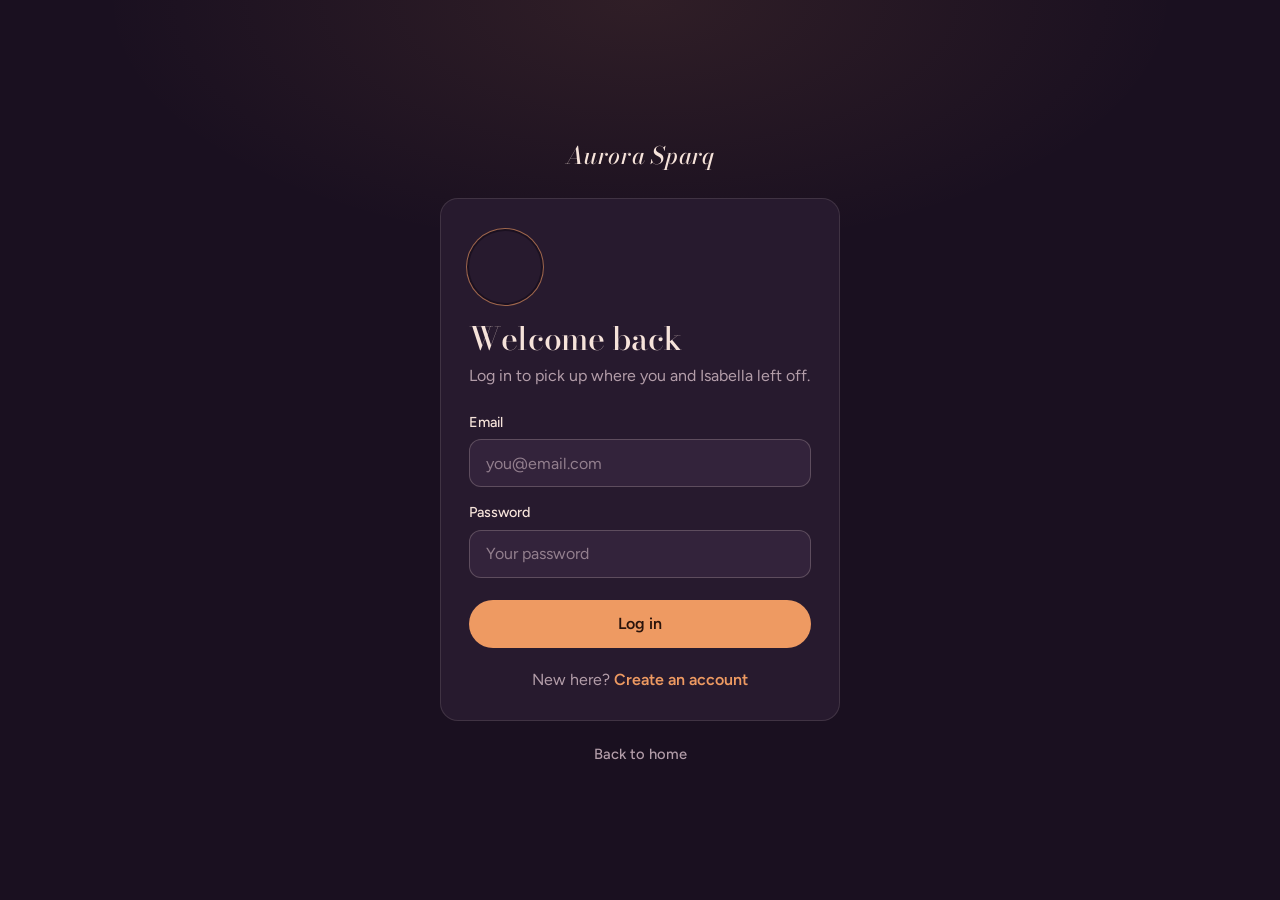
==== commit 531b285e: "Redesign the site: one late-night look across landing, sign-in and chat The landing page was a light" ====
--- a/static/chat.html
+++ b/static/chat.html
@@ -2,198 +2,176 @@
 <html lang="en">
 <head>
     <meta charset="UTF-8" />
-    <meta name="viewport" content="width=device-width, initial-scale=1.0" />
-    <title>Aurora Sparq • Isabella</title>
-
-    <link rel="stylesheet" href="/static/css/shared.css">
-    <link rel="stylesheet" href="/static/css/chat.css">
-
+    <meta name="viewport" content="width=device-width, initial-scale=1.0, viewport-fit=cover" />
+    <title>Isabella | Aurora Sparq</title>
+    <meta name="theme-color" content="#1a1020" />
+    <link rel="preload" href="/static/fonts/bodoni-moda-latin-opsz-italic.woff2" as="font" type="font/woff2" crossorigin />
+    <link rel="stylesheet" href="/static/css/base.css">
+    <link rel="stylesheet" href="/static/css/chat.css?v=2">
     <script src="/static/js/payments.js" defer></script>
-    <script src="/static/js/auth.js?v=2" defer></script>
+    <script src="/static/js/auth.js?v=4" defer></script>
 </head>
 <body>
-    <!-- Auth Screen -->
-    <div id="auth-screen">
-        <div class="auth-brand">
-            <a href="/">Aurora <span>Sparq</span></a>
-            <p>Chat that actually goes somewhere</p>
-        </div>
-        <div class="auth-card">
-            <div id="auth-error" class="auth-error"></div>
-
+    <!-- Log in / create account -->
+    <div id="auth-screen" class="gate">
+        <a class="wordmark gate-mark" href="/">Aurora Sparq</a>
+        <div class="gate-card">
+            <span class="gate-portrait face" aria-hidden="true"></span>
+            <div id="auth-error" class="auth-error" role="alert"></div>
             <div id="login-form">
-                <h2>Log in</h2>
-                <p class="auth-sub">Welcome back. Continue where you left off.</p>
+                <h1 class="gate-title">Welcome back</h1>
+                <p class="gate-sub">Log in to pick up where you and Isabella left off.</p>
                 <label for="login-email">Email</label>
                 <input id="login-email" type="email" autocomplete="email" placeholder="you@email.com" />
                 <label for="login-password">Password</label>
-                <input id="login-password" type="password" autocomplete="current-password" placeholder="••••••••" />
-                <button type="button" class="btn-auth" onclick="login()">Log in</button>
-                <div class="auth-switch">
-                    Don’t have an account?
-                    <button type="button" onclick="showRegister()">Register</button>
-                </div>
+                <input id="login-password" type="password" autocomplete="current-password" placeholder="Your password" />
+                <button type="button" class="btn btn-primary btn-block" onclick="login()">Log in</button>
+                <p class="gate-switch">
+                    New here?
+                    <button type="button" class="btn-link" onclick="showRegister()">Create an account</button>
+                </p>
             </div>
-
             <div id="register-form" style="display:none;">
-                <h2>Create account</h2>
-                <p class="auth-sub">Register to start chatting.</p>
-                <label for="reg-name">Name</label>
-                <input id="reg-name" type="text" autocomplete="name" placeholder="Your name" />
+                <h1 class="gate-title">Meet Isabella</h1>
+                <p class="gate-sub">Create a free account. Five messages a day, no card needed.</p>
+                <label for="reg-name">What should she call you?</label>
+                <input id="reg-name" type="text" autocomplete="given-name" placeholder="Your first name" />
                 <label for="reg-email">Email</label>
                 <input id="reg-email" type="email" autocomplete="email" placeholder="you@email.com" />
                 <label for="reg-password">Password</label>
-                <input id="reg-password" type="password" autocomplete="new-password" placeholder="••••••••" />
-                <button type="button" class="btn-auth" onclick="register()">Create account</button>
-                <div class="auth-switch">
+                <input id="reg-password" type="password" autocomplete="new-password" placeholder="At least 8 characters" minlength="8" />
+                <button type="button" class="btn btn-primary btn-block" onclick="register()">Create account</button>
+                <p class="gate-legal">
+                    By creating an account you confirm you're 18 or older and agree to the
+                    <a href="/terms">Terms</a> and <a href="/privacy">Privacy Policy</a>.
+                    Isabella is an AI companion, not a real person.
+                </p>
+                <p class="gate-switch">
                     Already have an account?
-                    <button type="button" onclick="showLogin()">Log in</button>
-                </div>
+                    <button type="button" class="btn-link" onclick="showLogin()">Log in</button>
+                </p>
             </div>
         </div>
-        <a class="auth-back" href="/">← Back to home</a>
+        <a class="gate-back btn-text" href="/">Back to home</a>
     </div>
 
-    <!-- Post-register Premium offer -->
-    <div id="post-register-offer" class="offer-screen" style="display:none;">
-        <div class="offer-brand">
-            <a href="/">Aurora <span>Sparq</span></a>
-            <p>Chat that actually goes somewhere</p>
-        </div>
-        <div class="offer-card">
-            <h2>Welcome, <span id="offer-name">there</span>!</h2>
-            <p class="offer-sub">Want the full experience with Isabella?</p>
-            <div class="offer-box">
-                <div class="offer-box-title">Premium includes</div>
-                <ul>
-                    <li>Unlimited messages</li>
-                    <li>Voice notes</li>
-                    <li>Stronger memory &amp; longer conversations</li>
-                    <li>Priority access as more people join</li>
-                </ul>
-            </div>
-            <button type="button" class="btn-offer-primary" onclick="upgradePlan('premium_monthly')">
-                Upgrade to Premium — $4.99/mo
+    <!-- Right after sign-up -->
+    <div id="post-register-offer" class="gate" style="display:none;">
+        <a class="wordmark gate-mark" href="/">Aurora Sparq</a>
+        <div class="gate-card">
+            <span class="gate-portrait face" aria-hidden="true"></span>
+            <h1 class="gate-title">You're in, <span id="offer-name">there</span></h1>
+            <p class="gate-sub">You have 5 free messages a day. Premium removes the limit.</p>
+            <ul class="perk-list">
+                <li>Unlimited messages</li>
+                <li>Voice notes from Isabella</li>
+                <li>Cancel any time</li>
+            </ul>
+            <button type="button" class="btn btn-primary btn-block" onclick="upgradePlan('premium_monthly')">
+                Get Premium for $19.99/month
             </button>
-            <button type="button" class="btn-offer-secondary" onclick="continueWithFree()">
-                No thanks, continue with Free
-            </button>
-        </div>
-        <a class="auth-back" href="/">← Back to home</a>
-    </div>
-
-    <!-- Account created -->
-    <div id="account-created" class="offer-screen" style="display:none;">
-        <div class="offer-brand">
-            <a href="/">Aurora <span>Sparq</span></a>
-            <p>Chat that actually goes somewhere</p>
-        </div>
-        <div class="offer-card" style="text-align:center;">
-            <div class="success-icon" aria-hidden="true">✓</div>
-            <h2 style="margin-top:8px;">Account created</h2>
-            <p class="offer-sub" style="margin-bottom:24px;">
-                You’re all set<span id="created-name-suffix"></span>.
-            </p>
-            <button type="button" class="btn-offer-primary" onclick="goToChatAfterRegister()">
-                Start chatting
-            </button>
-        </div>
-        <a class="auth-back" href="/">← Back to home</a>
-    </div>
-
-    <!-- Chat Screen -->
-    <div id="chat-wrapper">
-        <div class="header">
-            <div class="avatar"></div>
-            <div class="header-info">
-                <div class="header-name">Isabella</div>
-                <div class="header-status"><span class="status-dot"></span> Online · Queens, NY</div>
-            </div>
-            <div class="header-actions">
-                <div id="user-info"></div>
-                <div id="usage-counter"></div>
-                <div id="subscription-status" style="display:none;" onclick="showPricingModal()">
-                    <span id="current-tier"></span>
-                </div>
-                <button id="upgrade-btn" class="btn-upgrade" onclick="showPricingModal()">Upgrade</button>
-                <a href="/" id="home-btn" class="btn-home">Home</a>
-            </div>
-        </div>
-
-        <div id="messages"></div>
-
-        <div id="typing-container" style="display:none;">
-            <div class="typing-indicator">
-                <div class="typing-dot"></div>
-                <div class="typing-dot"></div>
-                <div class="typing-dot"></div>
-                <span>Isabella is typing...</span>
-            </div>
-        </div>
-
-        <div class="input-area">
-            <input id="user-input" placeholder="Message Isabella..." autocomplete="off" />
-            <button id="send-btn">➤</button>
-        </div>
-    </div>
-
-    <!-- Pricing Modal -->
-    <div id="pricing-modal">
-        <div class="pricing-card">
-            <h2>Choose your plan</h2>
-            <p class="pricing-sub">Unlock the full conversation with Isabella.</p>
-            <div class="pricing-plan">
-                <div class="pricing-plan-name">Premium</div>
-                <div class="pricing-plan-price">$4.99<span>/mo</span></div>
-                <ul>
-                    <li>Unlimited messages</li>
-                    <li>Voice notes</li>
-                    <li>Stronger memory</li>
-                    <li>Better long conversations</li>
-                </ul>
-                <button type="button" class="btn-offer-primary" onclick="upgradePlan('premium_monthly')">
-                    Upgrade to Premium
-                </button>
-            </div>
-            <button type="button" class="btn-offer-secondary" onclick="hidePricingModal()">
-                Maybe later
+            <button type="button" class="btn btn-quiet btn-block" onclick="continueWithFree()">
+                Start with the free plan
             </button>
         </div>
     </div>
 
-    <!-- Daily free-limit upgrade modal -->
-    <div id="limit-modal" class="limit-modal" style="display:none;" aria-hidden="true">
-      <div class="limit-modal-backdrop" onclick="hideLimitModal()"></div>
-      <div class="limit-modal-card" role="dialog" aria-labelledby="limit-title">
-        <button type="button" class="limit-modal-close" onclick="hideLimitModal()" aria-label="Close">×</button>
-    
-        <div class="limit-modal-emoji">💬</div>
-        <h2 id="limit-title">You’ve used today’s free messages</h2>
-        <p class="limit-modal-sub">
-          Isabella’s free plan includes <strong>5 messages per day</strong>.
-          Upgrade to keep the conversation going now — or come back tomorrow.
-        </p>
-    
-        <div class="limit-perks">
-          <div class="limit-perks-title">Premium unlocks</div>
-          <ul>
-            <li>Unlimited messages</li>
-            <li>Voice notes from Isabella</li>
-            <li>Stronger memory &amp; longer conversations</li>
-            <li>Deeper, more open replies</li>
-          </ul>
+    <!-- Chat -->
+    <div id="chat-wrapper">
+        <header class="header">
+            <div class="avatar face" aria-hidden="true"></div>
+            <div class="header-info">
+                <div class="header-name">Isabella</div>
+                <div class="header-status"><span class="status-dot" aria-hidden="true"></span>Online now</div>
+            </div>
+            <div class="header-actions">
+                <span id="user-info" hidden></span>
+                <div id="usage-counter" class="usage-pill" aria-live="polite"></div>
+                <div id="subscription-status" class="plan-pill" style="display:none;">
+                    <span id="current-tier">Premium</span>
+                </div>
+                <button id="upgrade-btn" class="btn btn-primary btn-upgrade" type="button" onclick="showPricingModal()">Upgrade</button>
+                <div class="menu">
+                    <button type="button" class="menu-btn" id="menu-btn" aria-haspopup="true" aria-expanded="false" aria-label="Menu">
+                        <svg width="20" height="20" viewBox="0 0 20 20" fill="currentColor" aria-hidden="true"><circle cx="4" cy="10" r="1.8"/><circle cx="10" cy="10" r="1.8"/><circle cx="16" cy="10" r="1.8"/></svg>
+                    </button>
+                    <div class="menu-list" id="menu-list" role="menu" hidden>
+                        <a role="menuitem" href="/">Home</a>
+                        <a role="menuitem" href="/terms">Terms</a>
+                        <a role="menuitem" href="/privacy">Privacy</a>
+                        <button role="menuitem" type="button" onclick="logout()">Log out</button>
+                    </div>
+                </div>
+            </div>
+        </header>
+        <main id="messages" aria-live="polite"></main>
+        <div id="empty-state" class="empty-state" hidden>
+            <span class="empty-portrait face" aria-hidden="true"></span>
+            <h2 class="empty-title">Say hi to Isabella</h2>
+            <p class="empty-sub">She'll remember what you tell her, so start wherever you like.</p>
+            <div class="starters">
+                <button type="button" class="starter">How was your day?</button>
+                <button type="button" class="starter">What are you shooting this week?</button>
+                <button type="button" class="starter">Tell me about Medellín</button>
+            </div>
         </div>
-    
-        <button type="button" class="limit-btn-primary" onclick="upgradeFromLimitModal()">
-          Upgrade to Premium — $4.99/mo
-        </button>
-        <button type="button" class="limit-btn-secondary" onclick="hideLimitModal()">
-          Wait until tomorrow
-        </button>
-      </div>
+        <div id="typing-container" style="display:none;"></div>
+        <footer class="input-area">
+            <div class="composer">
+                <label for="user-input" class="sr-only">Message Isabella</label>
+                <input id="user-input" placeholder="Message Isabella" autocomplete="off" enterkeyhint="send" />
+                <button id="send-btn" type="button" aria-label="Send" disabled>
+                    <svg width="20" height="20" viewBox="0 0 20 20" fill="none" stroke="currentColor" stroke-width="2.2" stroke-linecap="round" stroke-linejoin="round" aria-hidden="true"><path d="M10 16V4M4.5 9.5 10 4l5.5 5.5"/></svg>
+                </button>
+            </div>
+        </footer>
     </div>
 
+    <!-- Plans -->
+    <div id="pricing-modal" class="modal">
+        <div class="modal-card" role="dialog" aria-modal="true" aria-labelledby="pricing-title">
+            <h2 id="pricing-title" class="modal-title">Premium</h2>
+            <p class="modal-price">$19.99<small>/ month</small></p>
+            <ul class="perk-list">
+                <li>Unlimited messages, any time of day</li>
+                <li>Voice notes from Isabella</li>
+                <li>Cancel any time</li>
+            </ul>
+            <button type="button" class="btn btn-primary btn-block" onclick="upgradePlan('premium_monthly')">
+                Get Premium
+            </button>
+            <button type="button" class="btn btn-quiet btn-block" onclick="hidePricingModal()">
+                Not now
+            </button>
+        </div>
+    </div>
+
+    <!-- Daily free limit reached -->
+    <div id="limit-modal" class="modal" style="display:none;" aria-hidden="true">
+        <div class="modal-backdrop" onclick="hideLimitModal()"></div>
+        <div class="modal-card" role="dialog" aria-modal="true" aria-labelledby="limit-title">
+            <button type="button" class="modal-close" onclick="hideLimitModal()" aria-label="Close">
+                <svg width="18" height="18" viewBox="0 0 18 18" stroke="currentColor" stroke-width="2" stroke-linecap="round" aria-hidden="true"><path d="M4 4l10 10M14 4 4 14"/></svg>
+            </button>
+            <span class="gate-portrait face" aria-hidden="true"></span>
+            <h2 id="limit-title" class="modal-title">That's today's 5 free messages</h2>
+            <p class="modal-sub">Your free messages reset at midnight. Premium lets you keep talking now, with no daily limit.</p>
+            <ul class="perk-list">
+                <li>Unlimited messages</li>
+                <li>Voice notes from Isabella</li>
+                <li>Cancel any time</li>
+            </ul>
+            <button type="button" class="btn btn-primary btn-block" onclick="upgradeFromLimitModal()">
+                Get Premium for $19.99/month
+            </button>
+            <button type="button" class="btn btn-quiet btn-block" onclick="hideLimitModal()">
+                Wait until tomorrow
+            </button>
+        </div>
+    </div>
+
     <script>
+        const PAID_TIERS = ['premium', 'ultimate'];
         let token = localStorage.getItem('token');
         let currentUser = null;
         let convoId = null;
@@ -213,7 +191,7 @@
         let debounceTimer = null;
         let readingTimer = null;
         let isProcessingQueue = false;
-        let phase = 'idle'; // idle | waiting | reading | processing
+        let phase = 'idle';
         let dailyLimitReached = false;
 
         const READING_DELAY_MS = 5000;
@@ -221,6 +199,7 @@
         const BETWEEN_BUBBLES_MS = 1200;
         const USER_DONE_MS = 1800;
         const BETWEEN_VOICE_MS = 600;
+        const DAILY_FREE_LIMIT = 5;
 
         function getToken() {
             return localStorage.getItem('token') || window.token || token || '';
@@ -236,7 +215,6 @@
             }
         }
 
-        // ==================== AVAILABILITY ====================
         function isIsabellaAvailable() {
             return true;
         }
@@ -248,19 +226,21 @@
 
             const user = getCurrentUser();
             const tier = (user.subscription_tier || 'free').toLowerCase();
-            const blocked = dailyLimitReached && tier !== 'premium';
+            const blocked = dailyLimitReached && !PAID_TIERS.includes(tier);
 
             if (input) input.disabled = blocked;
-            if (sendBtn) sendBtn.disabled = blocked;
+            if (sendBtn) sendBtn.disabled = blocked || !(input && input.value.trim());
         }
 
         function setChatLocked(locked) {
             dailyLimitReached = locked;
-            if (input) input.disabled = locked;
-            if (sendBtn) sendBtn.disabled = locked;
-        }
-
-        // ==================== AUTH HELPERS ====================
+            if (input) {
+                input.disabled = locked;
+                input.placeholder = locked ? 'Free messages reset at midnight' : 'Message Isabella';
+            }
+            if (sendBtn) sendBtn.disabled = locked || !(input && input.value.trim());
+        }
+
         async function authFetch(url, options = {}) {
             const authToken = getToken();
             const res = await fetch(url, {
@@ -309,14 +289,13 @@
                 }
 
                 const tier = (freshUser.subscription_tier || 'free').toLowerCase();
-                if (tier === 'premium') {
+                if (PAID_TIERS.includes(tier)) {
                     setChatLocked(false);
                     hideLimitModal();
                 }
 
                 updateSubscriptionDisplay();
                 await updateUsageCounter();
-                console.log('✅ User data refreshed - Tier:', freshUser.subscription_tier);
             } catch (e) {
                 console.error('Failed to refresh user data', e);
             }
@@ -331,7 +310,6 @@
             window.location.reload();
         }
 
-        // ==================== CHAT CORE ====================
         function parseVoiceContent(content) {
             if (!content || !content.startsWith('[voice_note]|')) return null;
             const parts = content.split('|');
@@ -358,6 +336,7 @@
 
                 const data = await res.json();
                 messagesContainer.innerHTML = '';
+                const hasMessages = Array.isArray(data.messages) && data.messages.length > 0;
 
                 if (data.messages && data.messages.length > 0) {
                     data.messages.forEach(m => {
@@ -369,24 +348,51 @@
                             addVoiceMessageOnly(voice.url, voice.label);
                             return;
                         }
-
                         if (m.role === 'assistant' && content.toLowerCase().startsWith('[voice note]')) {
                             return;
                         }
 
-                        const type = m.role === 'user' ? 'sent' : 'received';
-                        addMessage(content, type);
+                        addMessage(content, m.role === 'user' ? 'sent' : 'received');
                     });
                 }
+                showAiNotice();
+                if (!hasMessages) showEmptyState();
                 scrollToBottom();
             } catch (e) {
                 console.error('Failed to load history', e);
             }
         }
 
+        // Legally required AI disclosure (NY GBL Art. 47, California SB 243):
+        // shown by the site, never by Isabella, at session start and every 3 hours.
+        const AI_NOTICE_TEXT = 'Isabella is an AI companion, not a real person.';
+        const AI_NOTICE_INTERVAL_MS = 3 * 60 * 60 * 1000;
+        let lastAiNoticeAt = 0;
+
+        function addSystemNotice(text, kind = 'info') {
+            if (!text || !messagesContainer) return;
+            const div = document.createElement('div');
+            div.className = `system-notice ${kind}`;
+            div.setAttribute('role', kind === 'safety' ? 'alert' : 'note');
+            div.textContent = text;
+            messagesContainer.appendChild(div);
+            scrollToBottom();
+        }
+
+        function showAiNotice() {
+            addSystemNotice(AI_NOTICE_TEXT, 'info');
+            lastAiNoticeAt = Date.now();
+        }
+
+        setInterval(() => {
+            if (lastAiNoticeAt && Date.now() - lastAiNoticeAt >= AI_NOTICE_INTERVAL_MS) showAiNotice();
+        }, 60 * 1000);
+
         function addMessage(text, type) {
             const content = (text || '').trim();
             if (!content) return;
+            hideEmptyState();
+            clearSeen();
             const div = document.createElement('div');
             div.className = `message ${type}`;
             div.textContent = content;
@@ -394,17 +400,34 @@
             scrollToBottom();
         }
 
+        const emptyState = document.getElementById('empty-state');
+        function showEmptyState() { if (emptyState) emptyState.hidden = false; }
+        function hideEmptyState() { if (emptyState) emptyState.hidden = true; }
+
+        function clearSeen() {
+            document.querySelectorAll('.seen-receipt').forEach(el => el.remove());
+        }
+        function markSeen() {
+            clearSeen();
+            const sent = messagesContainer.querySelectorAll('.message.sent');
+            const last = sent[sent.length - 1];
+            if (!last) return;
+            const seen = document.createElement('div');
+            seen.className = 'seen-receipt';
+            seen.textContent = 'Seen';
+            last.after(seen);
+            scrollToBottom();
+        }
+
         function scrollToBottom() {
             messagesContainer.scrollTop = messagesContainer.scrollHeight;
         }
 
         function showTyping() {
+            hideEmptyState();
             typingContainer.innerHTML = `
-                <div class="typing-indicator">
-                    <div class="typing-dot"></div>
-                    <div class="typing-dot"></div>
-                    <div class="typing-dot"></div>
-                    <span>Isabella is typing...</span>
+                <div class="typing-indicator" role="status" aria-label="Isabella is typing">
+                    <span class="typing-dot"></span><span class="typing-dot"></span><span class="typing-dot"></span>
                 </div>
             `;
             typingContainer.style.display = 'block';
@@ -425,21 +448,18 @@
 
             const div = document.createElement('div');
             div.className = 'message received voice-card';
-
             const audio = new Audio(voiceUrl);
             audio.preload = 'metadata';
             let playing = false;
 
+            hideEmptyState();
+            const PLAY_ICON = '<svg width="14" height="16" viewBox="0 0 12 14" fill="currentColor" aria-hidden="true"><path d="M1 1.2v11.6c0 .8.9 1.3 1.5.8l8.7-5.8c.6-.4.6-1.2 0-1.6L2.5.4C1.9 0 1 .4 1 1.2z"/></svg>';
+            const PAUSE_ICON = '<svg width="14" height="16" viewBox="0 0 12 14" fill="currentColor" aria-hidden="true"><rect x="1" y="1" width="3.5" height="12" rx="1"/><rect x="7.5" y="1" width="3.5" height="12" rx="1"/></svg>';
+            div.setAttribute('aria-label', 'Voice note from Isabella');
             div.innerHTML = `
-                <div class="voice-top">
-                    <span class="voice-icon">🎙️</span>
-                    <span class="voice-label">${label}</span>
-                    <span class="voice-time">0:00</span>
-                </div>
-                <div class="voice-row">
-                    <button type="button" class="voice-play" aria-label="Play">▶</button>
-                    <div class="voice-track"><div class="voice-fill"></div></div>
-                </div>
+                <button type="button" class="voice-play" aria-label="Play voice note">${PLAY_ICON}</button>
+                <div class="voice-track"><div class="voice-fill"></div></div>
+                <span class="voice-time">0:00</span>
             `;
 
             const playBtn = div.querySelector('.voice-play');
@@ -466,15 +486,18 @@
 
             audio.addEventListener('play', () => {
                 playing = true;
-                playBtn.textContent = '❚❚';
+                playBtn.innerHTML = PAUSE_ICON;
+                playBtn.setAttribute('aria-label', 'Pause voice note');
             });
             audio.addEventListener('pause', () => {
                 playing = false;
-                playBtn.textContent = '▶';
+                playBtn.innerHTML = PLAY_ICON;
+                playBtn.setAttribute('aria-label', 'Play voice note');
             });
             audio.addEventListener('ended', () => {
                 playing = false;
-                playBtn.textContent = '▶';
+                playBtn.innerHTML = PLAY_ICON;
+                playBtn.setAttribute('aria-label', 'Play voice note');
                 fill.style.width = '0%';
             });
             audio.addEventListener('timeupdate', () => {
@@ -514,7 +537,6 @@
             }
         }
 
-        // ==================== LIMIT MODAL ====================
         function showLimitModal() {
             const modal = document.getElementById('limit-modal');
             if (!modal) return;
@@ -549,7 +571,6 @@
                    text.includes("today's free");
         }
 
-        // ==================== MESSAGE QUEUE ====================
         function cancelReading() {
             if (readingTimer) {
                 clearTimeout(readingTimer);
@@ -562,7 +583,7 @@
             const user = getCurrentUser();
             const tier = (user.subscription_tier || 'free').toLowerCase();
 
-            if (dailyLimitReached && tier !== 'premium') {
+            if (dailyLimitReached && !PAID_TIERS.includes(tier)) {
                 showLimitModal();
                 return;
             }
@@ -589,6 +610,7 @@
             if (phase === 'processing') return;
 
             phase = 'reading';
+            markSeen();
             readingTimer = setTimeout(() => {
                 readingTimer = null;
                 if (phase === 'reading' && pendingMessages.length > 0) {
@@ -647,6 +669,10 @@
                     }
                 }
 
+                if (data.safety_notice) {
+                    addSystemNotice(data.safety_notice, 'safety');
+                }
+
                 const voiceUrls = getVoiceUrlsFromResponse(data);
                 if (voiceUrls.length > 0) {
                     await playVoiceNotes(voiceUrls);
@@ -674,7 +700,6 @@
             }
         }
 
-        // ==================== USAGE / TIER ====================
         function updateSubscriptionDisplay() {
             const user = getCurrentUser();
             if (!user) return;
@@ -690,8 +715,8 @@
 
             const tier = (user.subscription_tier || 'free').toLowerCase();
 
-            if (tier === 'premium') {
-                if (tierEl) tierEl.textContent = 'PREMIUM PLAN';
+            if (PAID_TIERS.includes(tier)) {
+                if (tierEl) tierEl.textContent = 'Premium';
                 if (statusEl) statusEl.style.display = 'block';
                 if (upgradeBtn) upgradeBtn.style.display = 'none';
                 setChatLocked(false);
@@ -711,40 +736,31 @@
                 const res = await authFetch('/api/usage');
                 if (!res) return;
                 if (!res.ok) {
-                    counterEl.innerHTML = '—';
+                    counterEl.textContent = '';
                     return;
                 }
 
                 const data = await res.json();
                 const tier = (user.subscription_tier || 'free').toLowerCase();
 
-                if (tier === 'premium') {
-                    counterEl.innerHTML = 'Unlimited ✨';
-                    counterEl.style.background = 'rgba(0, 200, 100, 0.15)';
-                    counterEl.style.border = '1px solid #00c864';
+                counterEl.classList.remove('low', 'empty');
+                if (PAID_TIERS.includes(tier)) {
+                    counterEl.hidden = true;
                     setChatLocked(false);
                 } else {
-                    const remaining = Math.max(0, 10 - (data.daily_count || 0));
-                    counterEl.innerHTML = `${remaining} / 10 today`;
-
-                    if (remaining < 5) {
-                        counterEl.style.background = 'rgba(255, 100, 100, 0.2)';
-                        counterEl.style.border = '1px solid #ff6464';
-                    } else {
-                        counterEl.style.background = 'rgba(195,0,255,0.15)';
-                        counterEl.style.border = '1px solid var(--accent)';
-                    }
-
-                    if (remaining <= 0) {
-                        setChatLocked(true);
-                    }
+                    const remaining = Math.max(0, DAILY_FREE_LIMIT - (data.daily_count || 0));
+                    counterEl.hidden = false;
+                    counterEl.textContent = `${remaining} free left`;
+                    counterEl.title = `${remaining} of ${DAILY_FREE_LIMIT} free messages left today`;
+                    if (remaining === 0) counterEl.classList.add('empty');
+                    else if (remaining <= 2) counterEl.classList.add('low');
+                    setChatLocked(remaining <= 0);
                 }
             } catch (e) {
-                counterEl.innerHTML = '—';
-            }
-        }
-
-        // ==================== INIT ====================
+                counterEl.textContent = '';
+            }
+        }
+
         window.addEventListener('load', () => {
             token = getToken();
             window.token = token;
@@ -792,10 +808,44 @@
                 }
             }
 
+            if (!token && new URLSearchParams(window.location.search).get('signup') === '1') {
+                if (typeof showRegister === 'function') showRegister();
+            }
+
             updateAvailability();
         });
 
-        // ==================== EVENTS ====================
+        function syncSendButton() {
+            if (sendBtn) sendBtn.disabled = !input.value.trim() || input.disabled;
+        }
+
+        document.querySelectorAll('.starter').forEach(btn => {
+            btn.addEventListener('click', () => {
+                if (input.disabled) { showLimitModal(); return; }
+                input.value = btn.textContent.trim();
+                sendMessage();
+                syncSendButton();
+            });
+        });
+
+        const menuBtn = document.getElementById('menu-btn');
+        const menuList = document.getElementById('menu-list');
+        function closeMenu() {
+            if (!menuList) return;
+            menuList.hidden = true;
+            menuBtn.setAttribute('aria-expanded', 'false');
+        }
+        if (menuBtn && menuList) {
+            menuBtn.addEventListener('click', (e) => {
+                e.stopPropagation();
+                const open = menuList.hidden;
+                menuList.hidden = !open;
+                menuBtn.setAttribute('aria-expanded', String(open));
+            });
+            document.addEventListener('click', (e) => { if (!menuList.contains(e.target)) closeMenu(); });
+            document.addEventListener('keydown', (e) => { if (e.key === 'Escape') { closeMenu(); hideLimitModal(); if (typeof hidePricingModal === 'function') hidePricingModal(); } });
+        }
+
         if (input) {
             input.addEventListener('keypress', function (e) {
                 if (e.key === 'Enter') {
@@ -804,6 +854,7 @@
                 }
             });
             input.addEventListener('input', function () {
+                syncSendButton();
                 if (phase === 'reading') {
                     cancelReading();
                     phase = 'waiting';
@@ -812,7 +863,7 @@
         }
 
         if (sendBtn) {
-            sendBtn.addEventListener('click', sendMessage);
+            sendBtn.addEventListener('click', () => { sendMessage(); syncSendButton(); });
         }
     </script>
 </body>
--- a/static/css/base.css
+++ b/static/css/base.css
@@ -0,0 +1,136 @@
+/* Aurora Sparq — shared design tokens and base styles
+   Late night in Queens: plum night, ember lamplight, blush skin tones.
+   Display: Bodoni Moda (fashion print). UI and reading: Figtree. */
+
+@font-face {
+  font-family: "Bodoni Moda";
+  font-style: normal;
+  font-weight: 400 900;
+  font-display: swap;
+  src: url("/static/fonts/bodoni-moda-latin-opsz-normal.woff2") format("woff2");
+}
+@font-face {
+  font-family: "Bodoni Moda";
+  font-style: italic;
+  font-weight: 400 900;
+  font-display: swap;
+  src: url("/static/fonts/bodoni-moda-latin-opsz-italic.woff2") format("woff2");
+}
+@font-face {
+  font-family: "Figtree";
+  font-style: normal;
+  font-weight: 300 900;
+  font-display: swap;
+  src: url("/static/fonts/figtree-latin-wght-normal.woff2") format("woff2");
+}
+
+:root {
+  --night: #1a1020;
+  --velvet: #271a2e;
+  --velvet-2: #33233b;
+  --velvet-3: #40304a;
+  --blush: #f6e3da;
+  --smoke: #b39da9;
+  --ember: #ee9a62;
+  --ember-hover: #f4ad7c;
+  --ember-ink: #2a140c;
+  --rose: #e77d86;
+  --line: rgba(246, 227, 218, 0.12);
+  --line-strong: rgba(246, 227, 218, 0.22);
+  --calm: #8fc4c0;
+
+  --font-display: "Bodoni Moda", "Didot", "Bodoni 72", Georgia, serif;
+  --font-ui: "Figtree", system-ui, -apple-system, "Segoe UI", Roboto, sans-serif;
+
+  --r-bubble: 20px;
+  --r-control: 999px;
+  --r-panel: 18px;
+  --r-photo: 4px;
+}
+
+*, *::before, *::after { box-sizing: border-box; }
+
+html { -webkit-text-size-adjust: 100%; }
+
+body {
+  margin: 0;
+  background: var(--night);
+  color: var(--blush);
+  font-family: var(--font-ui);
+  font-size: 16px;
+  line-height: 1.55;
+  -webkit-font-smoothing: antialiased;
+}
+
+a { color: var(--ember); }
+a:hover { color: var(--ember-hover); }
+
+:focus-visible {
+  outline: 2px solid var(--ember);
+  outline-offset: 3px;
+  border-radius: 6px;
+}
+
+img { max-width: 100%; display: block; }
+
+.wordmark {
+  font-family: var(--font-display);
+  font-style: italic;
+  font-weight: 500;
+  font-size: 1.35rem;
+  letter-spacing: 0.01em;
+  color: var(--blush);
+  text-decoration: none;
+}
+.wordmark:hover { color: var(--blush); }
+
+/* Buttons */
+.btn {
+  display: inline-flex;
+  align-items: center;
+  justify-content: center;
+  gap: 8px;
+  min-height: 48px;
+  padding: 0 26px;
+  border: 0;
+  border-radius: var(--r-control);
+  font: 600 1rem/1 var(--font-ui);
+  text-decoration: none;
+  cursor: pointer;
+  transition: background-color 0.15s ease, color 0.15s ease, border-color 0.15s ease;
+}
+.btn-primary { background: var(--ember); color: var(--ember-ink); }
+.btn-primary:hover { background: var(--ember-hover); color: var(--ember-ink); }
+.btn-quiet {
+  background: transparent;
+  color: var(--blush);
+  border: 1px solid var(--line-strong);
+}
+.btn-quiet:hover { border-color: var(--blush); color: var(--blush); }
+.btn-text {
+  background: none;
+  border: 0;
+  padding: 0;
+  min-height: 0;
+  color: var(--smoke);
+  font: 500 0.95rem var(--font-ui);
+  cursor: pointer;
+  text-decoration: none;
+}
+.btn-text:hover { color: var(--blush); }
+.btn[disabled] { opacity: 0.45; cursor: not-allowed; }
+
+@media (prefers-reduced-motion: reduce) {
+  *, *::before, *::after {
+    animation-duration: 0.01ms !important;
+    animation-iteration-count: 1 !important;
+    transition-duration: 0.01ms !important;
+  }
+}
+
+[hidden] { display: none !important; }
+
+.sr-only {
+  position: absolute; width: 1px; height: 1px; padding: 0; margin: -1px;
+  overflow: hidden; clip: rect(0, 0, 0, 0); white-space: nowrap; border: 0;
+}
--- a/static/css/chat.css
+++ b/static/css/chat.css
@@ -1,469 +1,464 @@
-/* static/css/chat.css — chat UI only */
-
-:root {
-  --bg: #07010f;
-  --bg-bubble-her: rgba(42, 24, 72, 0.92);
-  --bg-bubble-him: linear-gradient(135deg, #c300ff 0%, #ff0099 100%);
-  --accent: #c300ff;
-  --accent2: #ff0099;
-  --text: #f6edff;
-  --text-muted: rgba(246, 237, 255, 0.62);
-  --border: rgba(195, 0, 255, 0.22);
-  --shadow: 0 10px 40px rgba(0, 0, 0, 0.35);
-  --radius: 16px;
-  --font: ui-sans-serif, system-ui, -apple-system, "Segoe UI", Roboto, Helvetica, Arial, sans-serif;
-}
-
-* { margin: 0; padding: 0; box-sizing: border-box; }
-
-body {
+/* Aurora Sparq — chat, sign-in and modals. Tokens live in base.css. */
+
+html, body { height: 100%; }
+body { overflow: hidden; }
+
+/* Round crops of her portrait, framed on her face */
+.face {
+  display: block;
+  border-radius: 50%;
+  background: url("/static/images/isabella.png") 40% 12% / 175% auto no-repeat, var(--velvet);
+}
+
+/* ── Gate: log in, create account, after sign-up ───────────────── */
+.gate {
+  min-height: 100dvh;
+  display: flex;
+  flex-direction: column;
+  align-items: center;
+  justify-content: center;
+  gap: 24px;
+  padding: 32px 16px calc(32px + env(safe-area-inset-bottom));
+  overflow-y: auto;
+  height: 100%;
   background:
-    radial-gradient(1200px 600px at 10% -10%, rgba(195, 0, 255, 0.18), transparent 55%),
-    radial-gradient(900px 500px at 100% 0%, rgba(255, 0, 153, 0.12), transparent 50%),
-    radial-gradient(800px 700px at 50% 120%, rgba(80, 20, 140, 0.25), transparent 55%),
-    var(--bg);
-  color: var(--text);
-  font-family: var(--font);
-  height: 100vh;
-  overflow: hidden;
-  display: flex;
-  flex-direction: column;
-  -webkit-font-smoothing: antialiased;
-}
-
+    radial-gradient(60% 40% at 50% 0%, rgba(238, 154, 98, 0.10), transparent 70%),
+    var(--night);
+}
+.gate-mark { font-size: 1.5rem; }
+.gate-card {
+  width: 100%;
+  max-width: 400px;
+  padding: 32px 28px 28px;
+  border-radius: var(--r-panel);
+  background: var(--velvet);
+  border: 1px solid var(--line);
+}
+.gate-portrait {
+  width: 72px; height: 72px;
+  box-shadow: 0 0 0 2px var(--night), 0 0 0 3px rgba(238, 154, 98, 0.6);
+  margin: 0 0 18px;
+}
+.gate-title {
+  font-family: var(--font-display);
+  font-weight: 500;
+  font-size: 2rem;
+  line-height: 1.1;
+  letter-spacing: -0.01em;
+  margin: 0 0 8px;
+}
+.gate-sub { color: var(--smoke); margin: 0 0 22px; }
+.gate-card label {
+  display: block;
+  font-size: 0.9rem;
+  font-weight: 500;
+  margin: 14px 0 6px;
+}
+.gate-card input {
+  width: 100%;
+  min-height: 48px;
+  padding: 0 16px;
+  border-radius: 12px;
+  border: 1px solid var(--line-strong);
+  background: var(--velvet-2);
+  color: var(--blush);
+  font: 400 1rem var(--font-ui);
+}
+.gate-card input::placeholder { color: rgba(179, 157, 169, 0.75); }
+.gate-card input:focus { outline: none; border-color: var(--ember); box-shadow: 0 0 0 3px rgba(238, 154, 98, 0.22); }
+.btn-block { width: 100%; margin-top: 22px; }
+.btn-block + .btn-block { margin-top: 10px; }
+.btn-link {
+  background: none; border: 0; padding: 0;
+  font: 600 1rem var(--font-ui);
+  color: var(--ember);
+  cursor: pointer;
+}
+.btn-link:hover { color: var(--ember-hover); text-decoration: underline; }
+.gate-switch { margin: 20px 0 0; text-align: center; color: var(--smoke); }
+.gate-legal { margin: 16px 0 0; font-size: 0.82rem; line-height: 1.5; color: var(--smoke); }
+.gate-legal a { color: var(--blush); }
+.gate-back { font-size: 0.92rem; }
+.auth-error {
+  display: none;
+  margin: 0 0 16px;
+  padding: 10px 14px;
+  border-radius: 10px;
+  background: rgba(231, 125, 134, 0.14);
+  border: 1px solid rgba(231, 125, 134, 0.45);
+  color: #ffd9dc;
+  font-size: 0.92rem;
+}
+
+.perk-list { list-style: none; padding: 0; margin: 4px 0 0; }
+.perk-list li {
+  position: relative;
+  padding: 10px 0 10px 28px;
+  border-top: 1px solid var(--line);
+}
+.perk-list li:first-child { border-top: 0; }
+.perk-list li::before {
+  content: "";
+  position: absolute; left: 4px; top: 50%;
+  width: 10px; height: 6px;
+  border-left: 2px solid var(--ember);
+  border-bottom: 2px solid var(--ember);
+  transform: translateY(-70%) rotate(-45deg);
+}
+
+/* ── Chat shell ────────────────────────────────────────────── */
 #chat-wrapper {
   display: none;
-  flex: 1;
+  position: relative;
   flex-direction: column;
-  min-height: 0;
-  width: 100%;
-}
-#chat-wrapper.visible {
-  display: flex !important;
+  height: 100dvh;
+  background:
+    radial-gradient(80% 50% at 50% -10%, rgba(238, 154, 98, 0.08), transparent 70%),
+    var(--night);
 }
 
 .header {
-  padding: 12px 16px;
-  background: rgba(12, 4, 24, 0.78);
-  backdrop-filter: blur(16px);
-  -webkit-backdrop-filter: blur(16px);
   display: flex;
   align-items: center;
   gap: 12px;
-  border-bottom: 1px solid var(--border);
-  flex-shrink: 0;
-  box-shadow: 0 4px 24px rgba(0, 0, 0, 0.25);
-  z-index: 20;
+  padding: 12px max(16px, calc((100% - 760px) / 2));
+  padding-top: calc(12px + env(safe-area-inset-top));
+  border-bottom: 1px solid var(--line);
+  background: rgba(26, 16, 32, 0.92);
+  backdrop-filter: blur(10px);
+  -webkit-backdrop-filter: blur(10px);
+  z-index: 5;
 }
 .avatar {
-  width: 46px;
-  height: 46px;
-  border-radius: 50%;
-  background: url('/static/images/isabella.png') center/cover;
-  border: 2px solid rgba(195, 0, 255, 0.7);
-  box-shadow: 0 0 0 3px rgba(195, 0, 255, 0.12), 0 0 20px rgba(195, 0, 255, 0.25);
-  flex-shrink: 0;
-}
-.header-info {
-  display: flex;
-  flex-direction: column;
-  gap: 2px;
-  min-width: 0;
-  flex: 1;
-}
+  flex: none;
+  width: 44px; height: 44px;
+  box-shadow: 0 0 0 2px var(--night), 0 0 0 3px rgba(238, 154, 98, 0.6);
+}
+.header-info { min-width: 0; }
 .header-name {
-  font-size: 1.08rem;
-  font-weight: 650;
-  color: var(--text);
-  line-height: 1.15;
-}
-.header-status {
-  font-size: 0.75rem;
-  color: rgba(246, 237, 255, 0.55);
-  display: flex;
-  align-items: center;
-  gap: 6px;
-}
-.status-dot {
-  width: 7px;
-  height: 7px;
-  border-radius: 50%;
-  background: #39ffb0;
-  box-shadow: 0 0 8px rgba(57, 255, 176, 0.7);
-  flex-shrink: 0;
-}
-.header-actions {
-  display: flex;
-  align-items: center;
-  gap: 8px;
-  margin-left: auto;
-  flex-shrink: 0;
-  flex-wrap: wrap;
-  justify-content: flex-end;
-}
-#user-info {
+  font-family: var(--font-display);
+  font-weight: 500;
+  font-size: 1.3rem;
+  line-height: 1.1;
+}
+.header-status { display: flex; align-items: center; gap: 6px; font-size: 0.82rem; color: var(--smoke); }
+.status-dot { width: 7px; height: 7px; border-radius: 50%; background: var(--calm); }
+.header-actions { margin-left: auto; display: flex; align-items: center; gap: 10px; }
+
+.usage-pill {
   font-size: 0.82rem;
-  color: var(--text-muted);
-}
-#subscription-status, .tier-badge {
-  font-size: 0.72rem;
-  font-weight: 700;
-  letter-spacing: 0.04em;
-  text-transform: uppercase;
-  padding: 6px 10px;
-  border-radius: 999px;
-  background: rgba(195, 0, 255, 0.15);
-  border: 1px solid rgba(195, 0, 255, 0.45);
-  color: #e8c6ff;
+  color: var(--smoke);
   white-space: nowrap;
-  cursor: pointer;
-}
-#usage-counter {
-  font-size: 0.78rem;
-  padding: 6px 12px;
-  border-radius: 999px;
-  background: rgba(195, 0, 255, 0.12);
-  border: 1px solid rgba(195, 0, 255, 0.35);
-  color: #f8f0ff;
-  white-space: nowrap;
-}
-.btn-upgrade {
-  padding: 8px 14px;
-  font-size: 0.85rem;
-  font-weight: 650;
-  background: linear-gradient(135deg, var(--accent), var(--accent2));
-  border: none;
-  border-radius: 999px;
-  color: white;
-  cursor: pointer;
-  box-shadow: 0 4px 16px rgba(195, 0, 255, 0.35);
-}
-.btn-home {
-  padding: 8px 14px;
-  border-radius: 999px;
-  border: 1px solid rgba(195, 0, 255, 0.35);
-  color: #f8f0ff;
+}
+.usage-pill.low { color: var(--ember); }
+.usage-pill.empty { color: var(--rose); }
+.plan-pill {
+  font-size: 0.82rem;
+  font-weight: 600;
+  color: var(--ember);
+  padding: 5px 12px;
+  border-radius: var(--r-control);
+  border: 1px solid rgba(238, 154, 98, 0.45);
+}
+.btn-upgrade { min-height: 36px; padding: 0 16px; font-size: 0.9rem; }
+
+.menu { position: relative; }
+.menu-btn {
+  width: 40px; height: 40px;
+  display: grid; place-items: center;
+  border-radius: 50%;
+  border: 0;
+  background: transparent;
+  color: var(--blush);
+  cursor: pointer;
+}
+.menu-btn:hover, .menu-btn[aria-expanded="true"] { background: var(--velvet-2); }
+.menu-list {
+  position: absolute; right: 0; top: calc(100% + 8px);
+  min-width: 180px;
+  padding: 6px;
+  border-radius: 14px;
+  background: var(--velvet-2);
+  border: 1px solid var(--line-strong);
+  box-shadow: 0 18px 40px rgba(0, 0, 0, 0.45);
+  display: flex; flex-direction: column;
+}
+.menu-list a, .menu-list button {
+  display: block;
+  padding: 10px 12px;
+  border-radius: 9px;
+  border: 0;
+  background: none;
+  color: var(--blush);
+  font: 500 0.95rem var(--font-ui);
+  text-align: left;
   text-decoration: none;
-  font-size: 0.9rem;
-  font-weight: 600;
-  background: transparent;
-  cursor: pointer;
-}
-.btn-home:hover {
-  border-color: rgba(195, 0, 255, 0.65);
-  background: rgba(195, 0, 255, 0.1);
-}
-
+  cursor: pointer;
+}
+.menu-list a:hover, .menu-list button:hover { background: var(--velvet-3); color: var(--blush); }
+
+/* ── Messages ──────────────────────────────────────────────── */
 #messages {
   flex: 1;
   overflow-y: auto;
-  padding: 14px 16px 8px;
   display: flex;
   flex-direction: column;
-  justify-content: flex-start;
-  align-items: stretch;
-  gap: 8px;
-  width: 100%;
-  min-height: 0;
+  gap: 6px;
+  padding: 20px max(16px, calc((100% - 720px) / 2)) 12px;
   scroll-behavior: smooth;
 }
+#chat-wrapper:has(#empty-state:not([hidden])) #messages { flex: 0 0 auto; padding-bottom: 0; }
 #messages::-webkit-scrollbar { width: 6px; }
-#messages::-webkit-scrollbar-thumb {
-  background: rgba(195, 0, 255, 0.35);
-  border-radius: 99px;
-}
+#messages::-webkit-scrollbar-thumb { background: var(--velvet-3); border-radius: 99px; }
 
 .message {
   max-width: min(78%, 520px);
-  padding: 10px 14px;
-  border-radius: var(--radius);
-  line-height: 1.42;
-  font-size: 0.94rem;
-  word-wrap: break-word;
-  animation: msgIn 0.2s ease;
-  box-shadow: 0 4px 16px rgba(0, 0, 0, 0.18);
-}
-@keyframes msgIn {
-  from { opacity: 0; transform: translateY(6px); }
-  to { opacity: 1; transform: translateY(0); }
+  padding: 10px 15px;
+  border-radius: var(--r-bubble);
+  font-size: 1rem;
+  line-height: 1.45;
+  overflow-wrap: anywhere;
+  white-space: pre-wrap;
+  animation: bubble-in 0.18s ease-out;
+}
+@keyframes bubble-in {
+  from { opacity: 0; transform: translateY(4px); }
+  to { opacity: 1; transform: none; }
 }
 .message.received {
   align-self: flex-start;
-  background: var(--bg-bubble-her);
-  border: 1px solid rgba(195, 0, 255, 0.16);
-  border-bottom-left-radius: 5px;
-  color: var(--text);
+  background: var(--velvet-2);
+  color: var(--blush);
+  border-bottom-left-radius: 6px;
 }
 .message.sent {
   align-self: flex-end;
-  background: var(--bg-bubble-him);
-  color: white;
-  border-bottom-right-radius: 5px;
-  box-shadow: 0 6px 20px rgba(195, 0, 255, 0.28);
-}
-
-.message.voice-only,
+  background: var(--ember);
+  color: var(--ember-ink);
+  border-bottom-right-radius: 6px;
+}
+/* Consecutive bubbles from the same side sit closer together */
+.message.sent + .message.sent,
+.message.received + .message.received { margin-top: -2px; }
+
+.seen-receipt {
+  align-self: flex-end;
+  font-size: 0.75rem;
+  color: var(--smoke);
+  margin: -2px 6px 0 0;
+}
+
+/* Voice notes */
 .message.voice-card {
-  align-self: flex-start;
-  min-width: 220px;
-  max-width: 280px;
-  background: linear-gradient(165deg, rgba(70, 30, 120, 0.95), rgba(28, 12, 55, 0.96));
-  border: 1px solid rgba(195, 0, 255, 0.4);
-  border-bottom-left-radius: 5px;
-  padding: 12px 14px !important;
-  box-shadow: 0 6px 20px rgba(80, 0, 140, 0.25);
-}
-.voice-top {
-  display: flex;
-  align-items: center;
-  gap: 6px;
-  margin-bottom: 10px;
-  font-size: 0.78rem;
-  color: #e0b8ff;
-  font-weight: 600;
-}
-.voice-time {
-  margin-left: auto;
-  color: rgba(246, 237, 255, 0.5);
-  font-variant-numeric: tabular-nums;
-}
-.voice-row { display: flex; align-items: center; gap: 10px; }
+  display: flex;
+  align-items: center;
+  gap: 12px;
+  min-width: 230px;
+  padding: 10px 14px 10px 10px;
+  white-space: normal;
+}
 .voice-play {
-  width: 34px;
-  height: 34px;
-  border-radius: 50%;
-  border: none;
-  cursor: pointer;
-  background: linear-gradient(135deg, #c300ff, #ff0099);
-  color: white;
-  font-size: 0.7rem;
-  display: flex;
-  align-items: center;
-  justify-content: center;
-  flex-shrink: 0;
-  box-shadow: 0 2px 12px rgba(195, 0, 255, 0.45);
-}
+  flex: none;
+  width: 38px; height: 38px;
+  border-radius: 50%;
+  border: 0;
+  display: grid; place-items: center;
+  background: var(--blush);
+  color: var(--night);
+  cursor: pointer;
+}
+.voice-play:hover { background: #fff; }
 .voice-track {
   flex: 1;
-  height: 5px;
-  border-radius: 99px;
-  background: rgba(255, 255, 255, 0.12);
+  height: 4px;
+  border-radius: 4px;
+  background: var(--velvet-3);
   overflow: hidden;
 }
-.voice-fill {
-  height: 100%;
-  width: 0%;
-  border-radius: 99px;
-  background: linear-gradient(90deg, #c300ff, #ff0099);
-  transition: width 0.1s linear;
-}
-.message.voice-only audio,
+.voice-fill { height: 100%; width: 0; background: var(--ember); transition: width 0.2s linear; }
+.voice-time { font-size: 0.8rem; color: var(--smoke); font-variant-numeric: tabular-nums; }
 .message.voice-card audio { display: none; }
 
-#typing-container {
-  padding: 4px 16px 8px;
-  color: var(--text-muted);
-  font-size: 0.85rem;
-  min-height: 22px;
-  width: 100%;
-  flex-shrink: 0;
-}
-.typing-indicator { display: flex; align-items: center; gap: 8px; }
+/* Typing */
+#typing-container { padding: 0 max(16px, calc((100% - 720px) / 2)) 8px; }
+.typing-indicator {
+  display: inline-flex;
+  gap: 5px;
+  padding: 14px 16px;
+  border-radius: var(--r-bubble);
+  border-bottom-left-radius: 6px;
+  background: var(--velvet-2);
+}
 .typing-dot {
-  width: 6px;
-  height: 6px;
-  border-radius: 50%;
-  background: #c300ff;
-  animation: blink 1.2s infinite ease-in-out;
+  width: 7px; height: 7px;
+  border-radius: 50%;
+  background: var(--smoke);
+  animation: typing 1.2s infinite ease-in-out;
 }
 .typing-dot:nth-child(2) { animation-delay: 0.15s; }
 .typing-dot:nth-child(3) { animation-delay: 0.3s; }
-@keyframes blink {
-  0%, 80%, 100% { opacity: 0.25; transform: scale(0.9); }
-  40% { opacity: 1; transform: scale(1); }
-}
-
+@keyframes typing {
+  0%, 60%, 100% { opacity: 0.35; transform: none; }
+  30% { opacity: 1; transform: translateY(-3px); }
+}
+
+/* Site notices: these come from the site, never from Isabella */
+.system-notice {
+  align-self: center;
+  max-width: min(92%, 520px);
+  margin: 4px 0 10px;
+  padding: 6px 14px;
+  border-radius: var(--r-control);
+  border: 1px solid var(--line);
+  font-size: 0.8rem;
+  line-height: 1.4;
+  text-align: center;
+  color: var(--smoke);
+}
+.system-notice.safety {
+  border-radius: 14px;
+  padding: 14px 16px;
+  font-size: 0.92rem;
+  text-align: left;
+  color: var(--blush);
+  background: rgba(143, 196, 192, 0.10);
+  border-color: rgba(143, 196, 192, 0.55);
+}
+
+/* Empty conversation */
+.empty-state {
+  flex: 1;
+  display: flex;
+  flex-direction: column;
+  align-items: center;
+  justify-content: center;
+  text-align: center;
+  padding: 16px 20px 24px;
+}
+.empty-portrait {
+  width: 96px; height: 96px;
+  box-shadow: 0 0 0 3px var(--night), 0 0 0 4px rgba(238, 154, 98, 0.6);
+  margin-bottom: 18px;
+}
+.empty-title {
+  font-family: var(--font-display);
+  font-weight: 500;
+  font-size: 2rem;
+  margin: 0 0 6px;
+}
+.empty-sub { color: var(--smoke); margin: 0 0 24px; max-width: 30em; }
+.starters { display: flex; flex-wrap: wrap; justify-content: center; gap: 10px; max-width: 520px; }
+.starter {
+  min-height: 42px;
+  padding: 0 18px;
+  border-radius: var(--r-control);
+  border: 1px solid var(--line-strong);
+  background: transparent;
+  color: var(--blush);
+  font: 500 0.95rem var(--font-ui);
+  cursor: pointer;
+}
+.starter:hover { border-color: var(--ember); color: var(--ember); }
+
+/* Composer */
 .input-area {
-  flex-shrink: 0;
-  padding: 12px 14px 16px;
-  background: rgba(10, 3, 20, 0.78);
-  backdrop-filter: blur(14px);
-  -webkit-backdrop-filter: blur(14px);
-  border-top: 1px solid var(--border);
-  display: flex;
-  gap: 10px;
-  align-items: center;
-  width: 100%;
-}
+  padding: 10px max(16px, calc((100% - 720px) / 2));
+  padding-bottom: calc(14px + env(safe-area-inset-bottom));
+}
+.composer {
+  display: flex;
+  align-items: center;
+  gap: 8px;
+  padding: 6px 6px 6px 18px;
+  border-radius: var(--r-control);
+  background: var(--velvet-2);
+  border: 1px solid var(--line);
+}
+.composer:focus-within { border-color: rgba(238, 154, 98, 0.6); }
 #user-input {
   flex: 1;
-  background: rgba(255, 255, 255, 0.05);
-  border: 1px solid rgba(195, 0, 255, 0.22);
-  color: var(--text);
-  border-radius: 999px;
-  padding: 13px 18px;
-  font-size: 0.95rem;
-  outline: none;
-}
-#user-input:focus {
-  border-color: rgba(195, 0, 255, 0.65);
-  box-shadow: 0 0 0 3px rgba(195, 0, 255, 0.14);
-}
-#user-input::placeholder { color: rgba(246, 237, 255, 0.35); }
+  min-width: 0;
+  min-height: 40px;
+  border: 0;
+  background: transparent;
+  color: var(--blush);
+  font: 400 1rem var(--font-ui);
+}
+#user-input:focus { outline: none; }
+#user-input::placeholder { color: var(--smoke); }
+#user-input:disabled { cursor: not-allowed; }
 #send-btn {
-  width: 46px;
-  height: 46px;
-  border-radius: 50%;
-  border: none;
-  cursor: pointer;
-  background: linear-gradient(135deg, var(--accent), var(--accent2));
-  color: white;
-  font-size: 1.05rem;
-  display: flex;
-  align-items: center;
-  justify-content: center;
-  box-shadow: 0 4px 18px rgba(195, 0, 255, 0.4);
-  flex-shrink: 0;
-}
-
-#offline-message {
-  text-align: center;
-  padding: 16px;
-  color: #ff9ccf;
-  font-size: 0.9rem;
-  display: none;
-}
-
-@media (max-width: 520px) {
-  .message { max-width: 88%; font-size: 0.92rem; }
-  .header { padding: 10px 12px; }
-  #user-info { display: none; }
-  .auth-card { padding: 26px 20px; }
-}
-
-.limit-modal {
+  flex: none;
+  width: 40px; height: 40px;
+  border-radius: 50%;
+  border: 0;
+  display: grid; place-items: center;
+  background: var(--ember);
+  color: var(--ember-ink);
+  cursor: pointer;
+  transition: opacity 0.15s ease, transform 0.15s ease;
+}
+#send-btn:hover:not(:disabled) { background: var(--ember-hover); }
+#send-btn:disabled { opacity: 0.3; cursor: default; }
+
+/* ── Modals ────────────────────────────────────────────────── */
+.modal, #pricing-modal {
   position: fixed;
   inset: 0;
-  z-index: 9999;
-  display: flex;
+  z-index: 50;
+  display: none;
   align-items: center;
   justify-content: center;
-  padding: 20px;
-}
-
-.limit-modal-backdrop {
-  position: absolute;
-  inset: 0;
-  background: rgba(5, 0, 15, 0.72);
-  backdrop-filter: blur(6px);
-}
-
-.limit-modal-card {
+  padding: 16px;
+  background: rgba(10, 5, 12, 0.72);
+}
+.modal-backdrop { position: absolute; inset: 0; }
+.modal-card {
   position: relative;
   width: 100%;
   max-width: 400px;
-  background: linear-gradient(165deg, #1a0a2e 0%, #12081f 100%);
-  border: 1px solid rgba(195, 0, 255, 0.35);
-  border-radius: 22px;
-  padding: 28px 24px 22px;
-  box-shadow: 0 20px 60px rgba(0, 0, 0, 0.45), 0 0 40px rgba(195, 0, 255, 0.12);
-  text-align: center;
-  color: #f8f0ff;
-}
-
-.limit-modal-close {
-  position: absolute;
-  top: 12px;
-  right: 14px;
+  max-height: calc(100dvh - 32px);
+  overflow-y: auto;
+  padding: 32px 28px 24px;
+  border-radius: var(--r-panel);
+  background: var(--velvet);
+  border: 1px solid var(--line-strong);
+  box-shadow: 0 30px 80px rgba(0, 0, 0, 0.55);
+  animation: modal-in 0.2s ease-out;
+}
+@keyframes modal-in {
+  from { opacity: 0; transform: translateY(10px) scale(0.98); }
+  to { opacity: 1; transform: none; }
+}
+.modal-title {
+  font-family: var(--font-display);
+  font-weight: 500;
+  font-size: 1.9rem;
+  line-height: 1.12;
+  margin: 0 0 8px;
+}
+.modal-price { font-family: var(--font-display); font-size: 2.6rem; line-height: 1.1; margin: 0 0 14px; }
+.modal-price small { font-family: var(--font-ui); font-size: 1rem; color: var(--smoke); margin-left: 4px; }
+.modal-sub { color: var(--smoke); margin: 0 0 14px; }
+.modal-close {
+  position: absolute; top: 12px; right: 12px;
+  width: 36px; height: 36px;
+  border-radius: 50%;
+  border: 0;
+  display: grid; place-items: center;
   background: transparent;
-  border: none;
-  color: rgba(248, 240, 255, 0.55);
-  font-size: 1.5rem;
-  line-height: 1;
-  cursor: pointer;
-}
-
-.limit-modal-emoji {
-  font-size: 2rem;
-  margin-bottom: 8px;
-}
-
-.limit-modal-card h2 {
-  font-size: 1.25rem;
-  font-weight: 700;
-  margin: 0 0 10px;
-  letter-spacing: -0.02em;
-}
-
-.limit-modal-sub {
-  font-size: 0.95rem;
-  line-height: 1.5;
-  color: rgba(248, 240, 255, 0.75);
-  margin: 0 0 18px;
-}
-
-.limit-perks {
-  text-align: left;
-  background: rgba(195, 0, 255, 0.08);
-  border: 1px solid rgba(195, 0, 255, 0.22);
-  border-radius: 14px;
-  padding: 14px 16px;
-  margin-bottom: 18px;
-}
-
-.limit-perks-title {
-  font-size: 0.8rem;
-  font-weight: 600;
-  text-transform: uppercase;
-  letter-spacing: 0.04em;
-  color: #c300ff;
-  margin-bottom: 8px;
-}
-
-.limit-perks ul {
-  margin: 0;
-  padding-left: 1.1rem;
-  color: rgba(248, 240, 255, 0.9);
-  font-size: 0.92rem;
-}
-
-.limit-perks li {
-  margin-bottom: 5px;
-}
-
-.limit-btn-primary {
-  width: 100%;
-  border: none;
-  border-radius: 999px;
-  padding: 14px 18px;
-  font-size: 0.98rem;
-  font-weight: 600;
-  color: #fff;
-  cursor: pointer;
-  background: linear-gradient(135deg, #c300ff, #ff0099);
-  box-shadow: 0 8px 24px rgba(195, 0, 255, 0.35);
-  margin-bottom: 10px;
-}
-
-.limit-btn-primary:hover {
-  filter: brightness(1.06);
-}
-
-.limit-btn-secondary {
-  width: 100%;
-  border: 1px solid rgba(248, 240, 255, 0.18);
-  border-radius: 999px;
-  padding: 12px 18px;
-  font-size: 0.92rem;
-  font-weight: 500;
-  color: rgba(248, 240, 255, 0.75);
-  background: transparent;
-  cursor: pointer;
-}
-
-.limit-btn-secondary:hover {
-  background: rgba(255, 255, 255, 0.05);
-  color: #fff;
-}
-
-
+  color: var(--smoke);
+  cursor: pointer;
+}
+.modal-close:hover { background: var(--velvet-2); color: var(--blush); }
+
+/* ── Small screens ─────────────────────────────────────────── */
+@media (max-width: 560px) {
+  .header { gap: 10px; }
+  .avatar { width: 38px; height: 38px; }
+  .header-name { font-size: 1.15rem; }
+  .message { max-width: 84%; }
+  .gate-card { padding: 28px 20px 22px; }
+  .gate-title { font-size: 1.75rem; }
+  .empty-title { font-size: 1.7rem; }
+}
